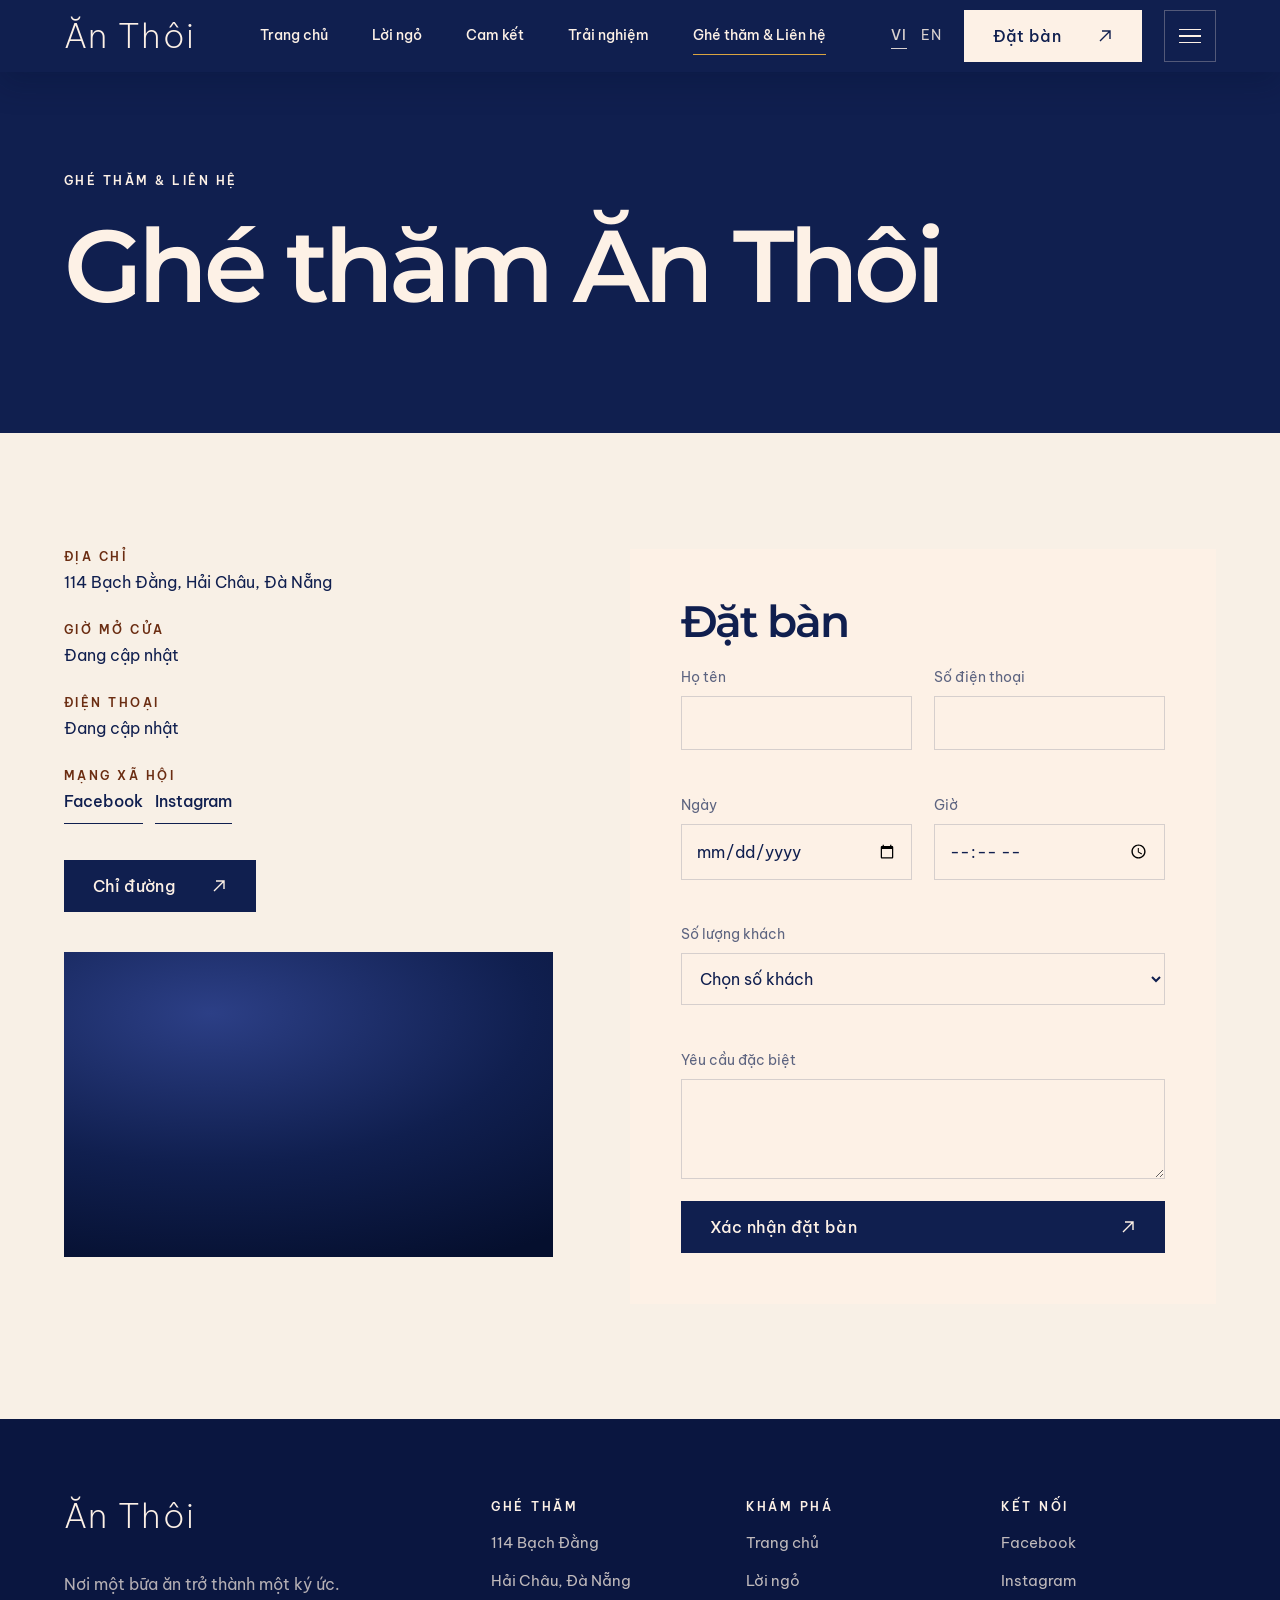
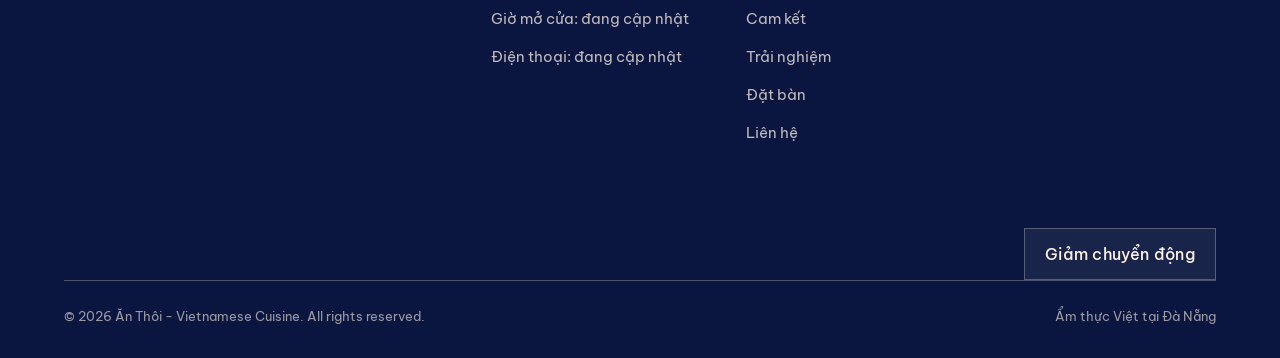
==== lien-he.html @ 27030e76 "first commit" ====
<!DOCTYPE html>
<html lang="vi">
<head>
<meta charset="utf-8">
<meta name="viewport" content="width=device-width,initial-scale=1">
<title>Liên hệ &amp; Đặt bàn - Ăn Thôi</title>
<meta name="description" content="Ăn Thôi - nhà hàng ẩm thực Việt tại 114 Bạch Đằng, Hải Châu, Đà Nẵng. Nơi một bữa ăn trở thành một ký ức.">
<link rel="preconnect" href="https://fonts.googleapis.com"><link rel="preconnect" href="https://fonts.gstatic.com" crossorigin>
<link href="https://fonts.googleapis.com/css2?family=Be+Vietnam+Pro:wght@200;400;500;600&family=Montserrat:wght@400;600&display=swap" rel="stylesheet">
<link rel="stylesheet" href="css/style.css">
</head>
<body>
<header class="header"><div class="header__in">
  <a class="logo" href="index.html" aria-label="Ăn Thôi - về trang chủ">Ăn Thôi</a>
  <nav class="nav" aria-label="Điều hướng chính">
    <a href="index.html">Trang chủ</a>
    <a href="index.html#loi-ngo">Lời ngỏ</a>
    <a href="index.html#cam-ket">Cam kết</a>
    <a href="index.html#trai-nghiem">Trải nghiệm</a>
    <a href="lien-he.html" aria-current="page">Ghé thăm &amp; Liên hệ</a>
  </nav>
  <div class="header__r">
    <span class="lang" aria-label="Ngôn ngữ"><b>VI</b><span>EN</span></span>
    <a class="btn" href="lien-he.html#dat-ban"><span>Đặt bàn</span><svg viewBox="0 0 16 16" fill="none" stroke="currentColor" stroke-width="1.4" aria-hidden="true"><path d="M3 13 13 3M5 3h8v8"/></svg></a>
    <button class="burger" aria-expanded="false" aria-controls="menu" aria-label="Mở menu"><i></i><i></i><i></i></button>
  </div>
</div></header>
<div class="drawer" id="menu" aria-hidden="true">
  <div class="drawer__bg"></div>
  <aside class="drawer__panel" aria-label="Menu">
    <div class="drawer__top"><a class="logo" href="index.html">Ăn Thôi</a><button class="drawer__close" type="button" aria-label="Đóng menu"><svg viewBox="0 0 20 20" fill="none" stroke="currentColor" stroke-width="1.5" aria-hidden="true"><path d="M4 4l12 12M16 4 4 16"/></svg></button></div>
    <nav class="drawer__nav" aria-label="Menu chính">
      <a href="index.html"><span>Trang chủ</span><svg viewBox="0 0 20 20" fill="none" stroke="currentColor" stroke-width="1.4" aria-hidden="true"><path d="M3 10h14M11 4l6 6-6 6"/></svg></a>
      <a href="index.html#loi-ngo"><span>Lời ngỏ</span><svg viewBox="0 0 20 20" fill="none" stroke="currentColor" stroke-width="1.4" aria-hidden="true"><path d="M3 10h14M11 4l6 6-6 6"/></svg></a>
      <a href="index.html#cam-ket"><span>Cam kết</span><svg viewBox="0 0 20 20" fill="none" stroke="currentColor" stroke-width="1.4" aria-hidden="true"><path d="M3 10h14M11 4l6 6-6 6"/></svg></a>
      <a href="index.html#trai-nghiem"><span>Trải nghiệm</span><svg viewBox="0 0 20 20" fill="none" stroke="currentColor" stroke-width="1.4" aria-hidden="true"><path d="M3 10h14M11 4l6 6-6 6"/></svg></a>
      <a href="lien-he.html"><span>Ghé thăm &amp; Liên hệ</span><svg viewBox="0 0 20 20" fill="none" stroke="currentColor" stroke-width="1.4" aria-hidden="true"><path d="M3 10h14M11 4l6 6-6 6"/></svg></a>
    </nav>
    <div class="drawer__foot"><a class="btn btn--navy btn--wide" href="lien-he.html#dat-ban"><span>Đặt bàn</span><svg viewBox="0 0 16 16" fill="none" stroke="currentColor" stroke-width="1.4" aria-hidden="true"><path d="M3 13 13 3M5 3h8v8"/></svg></a></div>
  </aside>
</div>
<main>
<div class="page-top"><div class="wrap"><p class="eyebrow" style="color:var(--cream)">Ghé thăm &amp; Liên hệ</p><h1>Ghé thăm Ăn Thôi</h1></div></div>
<div class="wrap contact">
  <div class="info reveal">
    <dl>
      <div><dt>Địa chỉ</dt><dd>114 Bạch Đằng, Hải Châu, Đà Nẵng</dd></div>
      <div><dt>Giờ mở cửa</dt><dd>Đang cập nhật</dd></div>
      <div><dt>Điện thoại</dt><dd>Đang cập nhật</dd></div>
      <div><dt>Mạng xã hội</dt><dd><a class="link" style="gap:8px" href="https://www.facebook.com/" target="_blank" rel="noopener">Facebook</a> &nbsp; <a class="link" style="gap:8px" href="https://www.instagram.com/" target="_blank" rel="noopener">Instagram</a></dd></div>
    </dl>
    <a class="btn btn--navy" href="https://www.google.com/maps/search/?api=1&query=114+B%E1%BA%A1ch+%C4%90%E1%BA%B1ng+H%E1%BA%A3i+Ch%C3%A2u+%C4%90%C3%A0+N%E1%BA%B5ng" target="_blank" rel="noopener"><span>Chỉ đường</span><svg viewBox="0 0 16 16" fill="none" stroke="currentColor" stroke-width="1.4" aria-hidden="true"><path d="M3 13 13 3M5 3h8v8"/></svg></a>
    <div class="media zoom"><img alt="Không gian Ăn Thôi" data-asset="contactImage" loading="lazy"></div>
  </div>
  <form class="form reveal" id="booking" novalidate>
    <h2 id="dat-ban">Đặt bàn</h2>
    <div class="field"><label for="name">Họ tên</label><input id="name" name="name" autocomplete="name" required><span class="err" role="alert"></span></div>
    <div class="field"><label for="phone">Số điện thoại</label><input id="phone" name="phone" type="tel" autocomplete="tel" required><span class="err" role="alert"></span></div>
    <div class="field"><label for="date">Ngày</label><input id="date" name="date" type="date" required><span class="err" role="alert"></span></div>
    <div class="field"><label for="time">Giờ</label><input id="time" name="time" type="time" required><span class="err" role="alert"></span></div>
    <div class="field full"><label for="guests">Số lượng khách</label><select id="guests" name="guests" required><option value="">Chọn số khách</option><option>1-2</option><option>3-4</option><option>5-6</option><option>7-10</option><option>Trên 10</option></select><span class="err" role="alert"></span></div>
    <div class="field full"><label for="note">Yêu cầu đặc biệt</label><textarea id="note" name="note"></textarea></div>
    <button class="btn btn--navy" type="submit"><span>Xác nhận đặt bàn</span><svg viewBox="0 0 16 16" fill="none" stroke="currentColor" stroke-width="1.4" aria-hidden="true"><path d="M3 13 13 3M5 3h8v8"/></svg></button>
    <p class="form__ok" role="status" hidden>Đã ghi nhận yêu cầu đặt bàn. Nhà hàng sẽ liên hệ để xác nhận.</p>
  </form>
</div>
</main>
<footer class="footer"><div class="wrap">
  <div class="footer__grid">
    <div><a class="logo" href="index.html">Ăn Thôi</a><p class="footer__tag">Nơi một bữa ăn trở thành một ký ức.</p></div>
    <div><h4>Ghé thăm</h4><ul><li>114 Bạch Đằng</li><li>Hải Châu, Đà Nẵng</li><li>Giờ mở cửa: đang cập nhật</li><li>Điện thoại: đang cập nhật</li></ul></div>
    <div><h4>Khám phá</h4><ul><li><a href="index.html">Trang chủ</a></li><li><a href="index.html#loi-ngo">Lời ngỏ</a></li><li><a href="index.html#cam-ket">Cam kết</a></li><li><a href="index.html#trai-nghiem">Trải nghiệm</a></li><li><a href="lien-he.html#dat-ban">Đặt bàn</a></li><li><a href="lien-he.html">Liên hệ</a></li></ul></div>
    <div><h4>Kết nối</h4><ul><li><a href="https://www.facebook.com/" target="_blank" rel="noopener">Facebook</a></li><li><a href="https://www.instagram.com/" target="_blank" rel="noopener">Instagram</a></li></ul></div>
  </div>
  <div class="footer__tools"><button class="btn btn--ghost" id="reduceMotion" type="button" aria-pressed="false"><span>Giảm chuyển động</span></button></div>
  <div class="footer__bar"><span>© 2026 Ăn Thôi - Vietnamese Cuisine. All rights reserved.</span><span>Ẩm thực Việt tại Đà Nẵng</span></div>
</div></footer>
<script src="js/assets-config.js"></script>
<script src="js/script.js"></script>
</body></html>
---- css/style.css ----
/* ===== 1. TOKENS ===== */
:root{
  --navy:#101f4f; --navy-d:#050f2e; --cream:#fdf1e6; --paper:#f8f0e6;
  --ink:#101f4f; --muted:#5d6480; --rust:#6b2d12; --gold:#d9a441;
  --line:rgba(16,31,79,.16); --line-l:rgba(253,241,230,.28);
  --f-head:"Montserrat",system-ui,sans-serif;
  --f-body:"Be Vietnam Pro",system-ui,sans-serif;
  --ease:cubic-bezier(.2,.7,.2,1); --pad:clamp(20px,5vw,92px);
}
/* ===== 2. BASE ===== */
*{box-sizing:border-box;margin:0}
html{scroll-behavior:smooth}
body{background:var(--paper);color:var(--ink);font:400 1rem/1.75 var(--f-body);-webkit-font-smoothing:antialiased;overflow-x:hidden}
img,video{max-width:100%;display:block}
a{color:inherit;text-decoration:none}
:focus-visible{outline:2px solid var(--gold);outline-offset:3px}
h1,h2,h3{font-family:var(--f-head);font-weight:600;letter-spacing:-.045em;line-height:1.02}
h2{font-size:clamp(2.4rem,5.6vw,5.2rem)}
.eyebrow{font-size:.78rem;font-weight:600;letter-spacing:.2em;text-transform:uppercase;color:var(--rust);margin-bottom:22px}
.on-dark .eyebrow,.hero .eyebrow{color:var(--cream)}
.wrap{padding-inline:var(--pad);max-width:1560px;margin-inline:auto}
.muted{color:var(--muted)}
/* Khung ảnh: có nền gradient dự phòng khi chưa có file */
.media{position:relative;overflow:hidden;background:radial-gradient(120% 90% at 30% 20%,#2c3f86,var(--navy) 55%,var(--navy-d))}
.media img,.media video{position:absolute;inset:0;width:100%;height:100%;object-fit:cover}
/* ===== 3. NÚT & LINK ===== */
.btn{display:inline-flex;align-items:center;gap:36px;min-height:52px;padding:0 28px;background:var(--cream);color:var(--navy);border:1px solid var(--cream);font:500 1rem var(--f-body);letter-spacing:.02em;cursor:pointer;position:relative;overflow:hidden;transition:color .4s var(--ease),transform .3s var(--ease)}
.btn::before{content:"";position:absolute;inset:0;background:var(--gold);transform:translateY(101%);transition:transform .45s var(--ease)}
.btn>*{position:relative;z-index:1}
.btn:hover::before,.btn:focus-visible::before{transform:none}
.btn:active{transform:scale(.97)}
.btn svg{width:16px;height:16px;transition:transform .35s var(--ease)} .btn:hover svg{transform:translate(3px,-3px)}
.btn--navy{background:var(--navy);color:var(--cream);border-color:var(--navy)} .btn--navy::before{background:var(--navy-d)}
.btn--lg{min-height:72px;padding:0 56px 0 56px}
.link{display:inline-flex;align-items:center;gap:22px;padding-bottom:8px;border-bottom:1px solid currentColor;font-weight:500;transition:gap .35s var(--ease),color .3s}
.link:hover{gap:34px;color:var(--rust)}
.link svg{width:18px;height:18px}
/* ===== 4. HEADER ===== */
.header{position:fixed;inset:0 0 auto;z-index:60;color:var(--cream);transition:background .4s,box-shadow .4s}
.header__in{display:flex;align-items:center;justify-content:space-between;gap:24px;height:88px;padding-inline:var(--pad)}
.header.is-solid{background:var(--navy);box-shadow:0 12px 30px rgba(5,15,46,.25)}
.header.is-solid .header__in{height:72px}
.logo{font:200 2.1rem/1 var(--f-body);letter-spacing:.04em}
.nav{display:flex;gap:44px;opacity:0;pointer-events:none;transition:opacity .5s}
.is-solid .nav{opacity:1;pointer-events:auto}
.nav a,.menu a.sub{font-size:.9rem;font-weight:500;position:relative;padding:6px 0}
.nav a::after{content:"";position:absolute;left:0;bottom:0;width:100%;height:1px;background:var(--gold);transform:scaleX(0);transform-origin:right;transition:transform .4s var(--ease)}
.nav a:hover::after,.nav a[aria-current]::after{transform:scaleX(1);transform-origin:left}
.header__r{display:flex;align-items:center;gap:22px}
.lang{display:flex;gap:14px;font-size:.88rem;letter-spacing:.06em;opacity:.85}
.lang b{font-weight:500;border-bottom:1px solid currentColor}
.burger{width:52px;height:52px;background:none;border:1px solid var(--line-l);color:inherit;cursor:pointer;transition:background .3s}
.burger:hover{background:rgba(253,241,230,.12)}
.burger i{display:block;width:22px;height:1.5px;background:currentColor;margin:5px auto;transition:transform .4s var(--ease),opacity .3s}
.burger[aria-expanded=true] i:nth-child(1){transform:translateY(6.5px) rotate(45deg)}
.burger[aria-expanded=true] i:nth-child(2){opacity:0}
.burger[aria-expanded=true] i:nth-child(3){transform:translateY(-6.5px) rotate(-45deg)}
/* Menu toàn màn hình */
/* ===== 5. HERO ===== */
.hero{position:relative;min-height:100svh;display:flex;align-items:flex-end;color:var(--cream);overflow:hidden;padding:150px 0 clamp(50px,9vh,110px)}
.hero>.media{position:absolute;inset:-5% 0;background:radial-gradient(110% 80% at 70% 30%,#33489a,var(--navy) 55%,var(--navy-d))}
.hero::before{content:"";position:absolute;inset:0;z-index:1;background:linear-gradient(90deg,rgba(5,15,46,.78),rgba(5,15,46,.25) 70%),linear-gradient(180deg,rgba(5,15,46,.5),transparent 30%)}
/* đường kẻ lưới mảnh như bản mẫu */
.hero::after{content:"";position:absolute;inset:88px var(--pad) 0;z-index:2;border:solid var(--line-l);border-width:1px 1px 0;pointer-events:none}
.hero__in{position:relative;z-index:3}
.hero h1{font-size:clamp(3rem,8.4vw,8rem);line-height:.98;margin:0 0 34px;font-weight:600}
.hero h1 .l{display:block;overflow:hidden;padding-bottom:.1em}
.hero h1 .l>span{display:block;transform:translateY(110%);animation:rise 1.2s var(--ease) forwards;animation-delay:calc(.2s + var(--i)*.15s)}
@keyframes rise{to{transform:none}}
.hero__sub,.hero .btn,.hero .eyebrow{opacity:0;animation:fade 1s .8s forwards}
.hero .eyebrow{animation-delay:.1s}
@keyframes fade{to{opacity:1}}
.hero__sub{max-width:36ch;font-size:1.2rem;line-height:1.7;opacity:0;margin-bottom:46px}
/* ===== 6. THANH THÔNG TIN ===== */
.infobar{background:var(--navy);color:var(--cream)}
.infobar .wrap{display:grid;grid-template-columns:1fr 1fr;border:solid var(--line-l);border-width:0 1px 1px}
.infobar .cell{display:flex;align-items:center;gap:16px;padding:34px clamp(20px,3vw,48px);font-size:.95rem}
.infobar .cell+.cell{border-left:1px solid var(--line-l);justify-content:space-between}
.infobar svg{width:22px;height:22px;flex:none}
.infobar a{display:inline-flex;gap:12px;font-weight:600}
/* ===== 7. LỜI NGỎ ===== */
.intro{padding-block:clamp(90px,13vw,190px) 0}
.intro__top{display:grid;grid-template-columns:1.5fr 1fr;gap:clamp(30px,8vw,140px);align-items:center}
.intro__top p{color:var(--muted);font-size:1.12rem;margin-bottom:34px}
.quad{display:grid;grid-template-columns:repeat(4,1fr);margin-top:clamp(70px,10vw,140px);border-block:1px solid var(--line)}
.quad div{padding:56px 20px;text-align:center;transition:background .4s}
.quad div+div{border-left:1px solid var(--line)}
.quad div:hover{background:var(--cream)}
.quad h3{font-size:1.4rem;letter-spacing:-.02em;margin-bottom:8px}
.quad p{color:var(--muted);font-size:.95rem}
/* ===== 8. ẢNH LỚN + THẺ CHỒNG ===== */
.moment{padding-block:clamp(90px,12vw,170px) 0}
.moment__box{position:relative;padding-bottom:0}
.moment .media{width:78%;aspect-ratio:16/10}
.moment .card{position:absolute;right:0;bottom:0;width:min(460px,38%);background:var(--cream);border:1px solid var(--line);padding:36px 36px 44px}
.moment .card .eyebrow{margin:0 0 70px;color:var(--navy)}
.moment .card p{font-size:1.5rem;line-height:1.5;letter-spacing:-.02em;font-family:var(--f-head);font-weight:400}
/* ===== 9. SPLIT (ảnh + khung kem) ===== */
.split{display:grid;grid-template-columns:1.15fr 1fr;margin-top:clamp(90px,12vw,170px);min-height:min(100svh,900px)}
.split .media{min-height:520px}
.panel{background:var(--cream);padding:clamp(40px,7vw,120px) clamp(24px,5vw,90px);display:flex;flex-direction:column;justify-content:center}
.panel h2{margin-bottom:30px}
.panel>p{color:var(--muted);margin-bottom:22px;max-width:46ch}
.panel .link{align-self:flex-start;margin-top:14px}
.pledge{margin-top:26px;border-top:1px solid var(--line)}
.pledge div{padding:18px 0;border-bottom:1px solid var(--line)}
.pledge h3{font-size:1.15rem;letter-spacing:-.02em}
.pledge p{color:var(--muted);font-size:.93rem}
.pledge em{color:var(--rust);font-size:.82rem}
/* ===== 10. TRẢI NGHIỆM (nền navy, thẻ chồng) ===== */
.feature{background:var(--navy);color:var(--cream);padding-block:clamp(60px,9vw,130px)}
.feature .wrap{display:grid;grid-template-columns:repeat(12,1fr);align-items:center}
.feature .card{grid-column:1/6;grid-row:1;z-index:2;background:var(--cream);color:var(--navy);padding:clamp(32px,4vw,64px);min-height:620px;display:flex;flex-direction:column;justify-content:center}
.feature .card h2{font-size:clamp(2.2rem,4.4vw,4.4rem);margin-bottom:26px}
.feature .card p{color:var(--muted);margin-bottom:30px}
.feature .media{grid-column:5/13;grid-row:1;aspect-ratio:4/3.1}
/* ===== 11. LỜI MỜI + LƯỚI LIÊN KẾT ===== */
.invite{padding-block:clamp(90px,12vw,170px) 0}
.invite__top{display:grid;grid-template-columns:1.5fr 1fr;gap:clamp(30px,8vw,140px);align-items:end;margin-bottom:clamp(50px,8vw,110px)}
.invite__top p{color:var(--muted)}
.split--flip{margin-top:0;grid-template-columns:1.25fr 1fr}
.tiles{display:grid;grid-template-columns:1fr 1fr;border-top:1px solid var(--line);margin-block:clamp(70px,9vw,130px)}
.tile{padding:46px 44px;border-bottom:1px solid var(--line);display:flex;justify-content:space-between;align-items:center;gap:20px;transition:background .4s}
.tile:nth-child(odd){border-right:1px solid var(--line)}
.tile:hover{background:var(--cream)}
.tile h3{font-size:1.4rem;letter-spacing:-.02em;margin-bottom:4px}
.tile p{color:var(--muted);font-size:.92rem}
.tile small{display:block;margin-top:8px;color:var(--rust);font-size:.78rem;letter-spacing:.1em;text-transform:uppercase}
.tile svg{width:22px;height:22px;opacity:.35;flex:none}
/* ===== 12. LIÊN HỆ / ĐẶT BÀN ===== */
.page-top{background:var(--navy);color:var(--cream);padding:170px 0 clamp(60px,9vw,120px)}
.page-top h1{font-size:clamp(3rem,8vw,7.5rem)}
.contact{display:grid;grid-template-columns:5fr 6fr;gap:clamp(30px,6vw,110px);padding-block:clamp(70px,9vw,130px)}
.info dl{display:grid;gap:26px;margin-bottom:36px}
.info dt{font:600 .78rem var(--f-body);letter-spacing:.2em;text-transform:uppercase;color:var(--rust);margin-bottom:4px}
.info .media{aspect-ratio:16/10;margin-top:40px}
.form{display:grid;grid-template-columns:1fr 1fr;gap:22px;align-content:start;background:var(--cream);padding:clamp(24px,4vw,56px)}
.form h2{grid-column:1/-1;font-size:clamp(2rem,3.4vw,3rem)}
.field{display:grid;gap:6px} .field.full{grid-column:1/-1}
.field label{font-size:.85rem;color:var(--muted)}
.field input,.field select,.field textarea{width:100%;min-height:52px;padding:12px 14px;background:transparent;color:var(--navy);border:1px solid var(--line);font:inherit;transition:border-color .3s}
.field textarea{min-height:100px;resize:vertical}
.field input:focus,.field select:focus,.field textarea:focus{border-color:var(--navy);outline:0}
.field .err{color:#a8321a;font-size:.82rem;min-height:1.2em}
.form .btn{grid-column:1/-1;justify-content:space-between}
.form__ok{grid-column:1/-1;padding:18px;border:1px solid var(--navy)}
/* ===== 13. FOOTER ===== */
.footer{background:var(--navy-d);color:var(--cream);padding-block:80px 30px}
.footer__grid{display:grid;grid-template-columns:1.5fr 1fr 1fr 1fr;gap:40px}
.footer h4{font:600 .78rem var(--f-body);letter-spacing:.2em;text-transform:uppercase;color:var(--gold);margin-bottom:16px}
.footer ul{padding:0} .footer li{list-style:none;color:rgba(253,241,230,.75);font-size:.93rem;margin-bottom:8px}
.footer a:hover{color:var(--gold)}
.footer__bar{margin-top:60px;padding-top:24px;border-top:1px solid var(--line-l);display:flex;justify-content:space-between;gap:16px;flex-wrap:wrap;font-size:.82rem;color:rgba(253,241,230,.6)}
/* ===== 14. REVEAL ===== */
.reveal{opacity:0;transform:translateY(28px);transition:opacity 1s var(--ease),transform 1s var(--ease)}
.reveal.is-in{opacity:1;transform:none}
.media.zoom img,.media.zoom video{transform:scale(1.14);transition:transform 2s var(--ease)}
.media.zoom.is-in img,.media.zoom.is-in video{transform:scale(1)}
/* ===== 15. RESPONSIVE ===== */
@media(max-width:1100px){.nav{display:none}}
@media(max-width:900px){
  .header__in{height:72px}.lang{display:none}.hero::after{inset-block-start:72px}
  .intro__top,.invite__top,.contact,.split,.split--flip{grid-template-columns:1fr}
  .quad{grid-template-columns:1fr 1fr}.quad div:nth-child(3){border-left:0}.quad div:nth-child(n+3){border-top:1px solid var(--line)}
  .moment .media{width:100%;aspect-ratio:4/3}
  .moment .card{position:static;width:100%;margin-top:-1px}.moment .card .eyebrow{margin-bottom:30px}
  .feature .wrap{display:block}.feature .card{min-height:0}.feature .media{aspect-ratio:4/3}
  .tiles{grid-template-columns:1fr}.tile:nth-child(odd){border-right:0}
  .infobar .wrap{grid-template-columns:1fr}.infobar .cell+.cell{border-left:0;border-top:1px solid var(--line-l)}
  .footer__grid{grid-template-columns:1fr 1fr}
}
@media(max-width:560px){.form{grid-template-columns:1fr}.footer__grid{grid-template-columns:1fr}.header__r .btn{padding:0 16px;gap:10px;min-height:46px}.header__r .btn svg{display:none}.quad{grid-template-columns:1fr}.quad div+div{border-left:0;border-top:1px solid var(--line)}.btn--lg{padding:0 28px;width:100%;justify-content:space-between}}
@media(prefers-reduced-motion:reduce){*{animation-duration:.01s!important;animation-delay:0s!important;transition-duration:.01s!important}html{scroll-behavior:auto}}

/* ===== 16. NGĂN KÉO MENU (bên phải) ===== */
.drawer{position:fixed;inset:0;z-index:80;visibility:hidden;transition:visibility 0s .6s}
.drawer.is-open{visibility:visible;transition:none}
.drawer__bg{position:absolute;inset:0;background:rgba(5,15,46,.62);opacity:0;transition:opacity .5s}
.drawer.is-open .drawer__bg{opacity:1}
.drawer__panel{position:absolute;inset:0 0 0 auto;width:min(100%,clamp(400px,40vw,640px));background:var(--paper);color:var(--navy);display:flex;flex-direction:column;transform:translateX(100%);transition:transform .6s var(--ease)}
.drawer.is-open .drawer__panel{transform:none}
.drawer__top{display:flex;justify-content:space-between;align-items:center;flex:none;height:100px;padding:0 clamp(24px,3.5vw,48px);border-bottom:1px solid var(--line)}
.drawer__close{display:grid;place-items:center;width:52px;height:52px;border:1px solid var(--line);background:none;color:var(--navy);cursor:pointer;transition:background .3s}
.drawer__close:hover{background:var(--cream)} .drawer__close svg{width:20px;height:20px}
.drawer__nav{flex:1;overflow-y:auto;padding:8px clamp(24px,3.5vw,48px)}
.drawer__nav a{display:flex;justify-content:space-between;align-items:center;gap:20px;padding:30px 0;border-bottom:1px solid var(--line);font:500 clamp(1.4rem,2.2vw,2rem)/1.2 var(--f-body);transition:padding-left .4s var(--ease),color .3s}
.drawer__nav a:hover{padding-left:14px;color:var(--rust)}
.drawer__nav svg{width:22px;height:22px;flex:none}
.drawer__foot{flex:none;padding:24px clamp(24px,3.5vw,48px);border-top:1px solid var(--line)}
.btn--wide{width:100%;justify-content:space-between;min-height:68px;padding:0 36px}
/* ===== 17. KHỐI ĐẶT BÀN CUỐI TRANG ===== */
.cta{position:relative;min-height:100svh;display:grid;place-items:center;text-align:center;color:var(--cream);overflow:hidden;padding:120px 0}
.cta .media{position:absolute;inset:0}
.cta::before{content:"";position:absolute;inset:0;z-index:1;background:rgba(5,15,46,.72)}
.cta__in{position:relative;z-index:2;display:flex;flex-direction:column;align-items:center}
.cta h2{max-width:15ch;margin-bottom:36px;font-size:clamp(2.6rem,6.4vw,6rem)}
.cta__line{color:rgba(253,241,230,.85);margin-bottom:44px}
.cta__btns{display:flex;gap:18px;flex-wrap:wrap;justify-content:center}
.btn--ghost{background:rgba(253,241,230,.06);color:var(--cream);border-color:var(--line-l)}
.btn--ghost:hover,.btn--ghost:focus-visible{color:var(--navy)}
/* ===== 18. FOOTER (cập nhật) ===== */
.footer{background:#0a1640}
.footer__grid{grid-template-columns:1.8fr 1fr 1fr 1fr}
.footer h4{color:var(--cream);font-weight:600;letter-spacing:.22em}
.footer__tag{margin-top:34px;max-width:30ch;color:rgba(253,241,230,.7)}
.footer li{margin-bottom:12px}
.footer__tools{display:flex;justify-content:flex-end;margin-top:70px}
.footer__tools .btn{min-height:52px;padding:0 20px}
.footer__bar{margin-top:0}
/* ===== 19. GIẢM CHUYỂN ĐỘNG (nút ở footer) ===== */
.reduce-motion *,.reduce-motion *::before,.reduce-motion *::after{animation-duration:.01s!important;animation-delay:0s!important;transition-duration:.01s!important;scroll-behavior:auto!important}
@media(max-width:900px){.drawer__top{height:80px}.drawer__nav a{padding:24px 0}.footer__grid{grid-template-columns:1fr 1fr}}
@media(max-width:560px){.cta__btns .btn{width:100%;justify-content:space-between}.footer__grid{grid-template-columns:1fr}.footer__tools{justify-content:stretch}.footer__tools .btn{width:100%}}
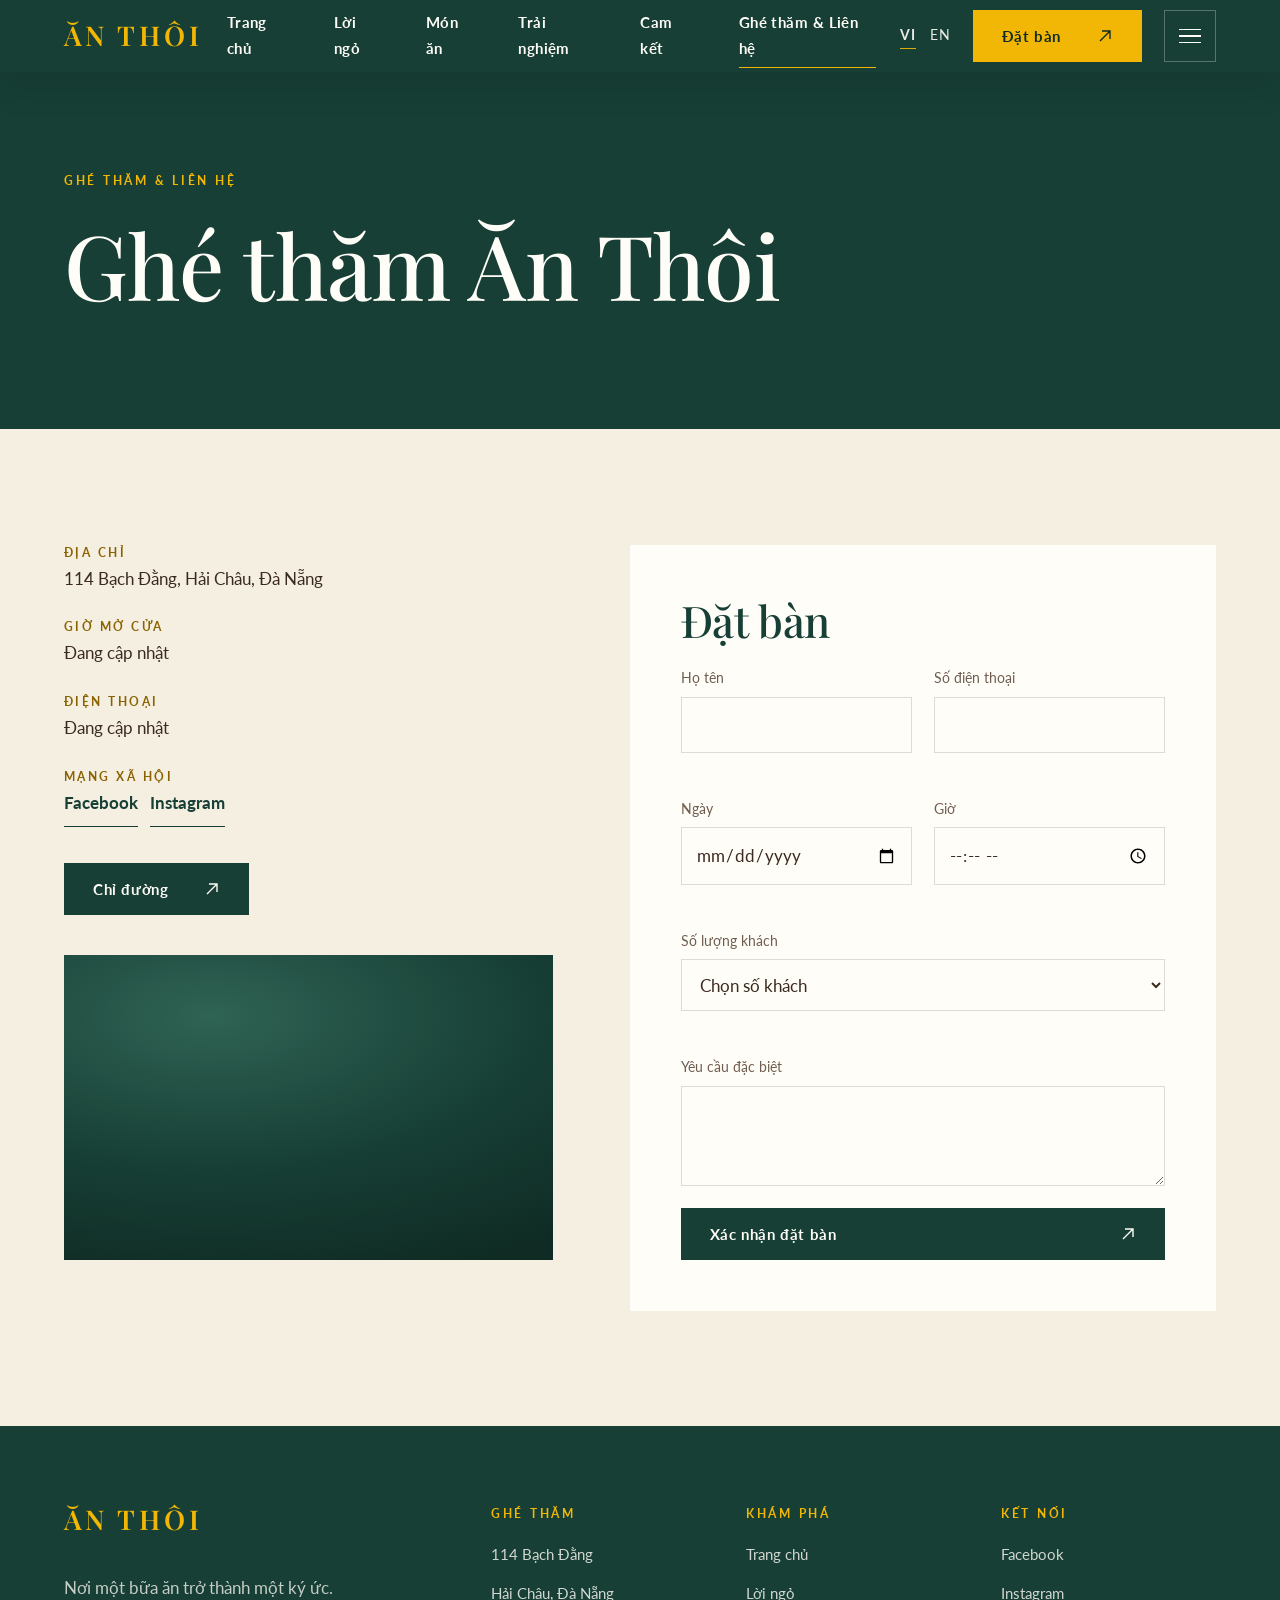
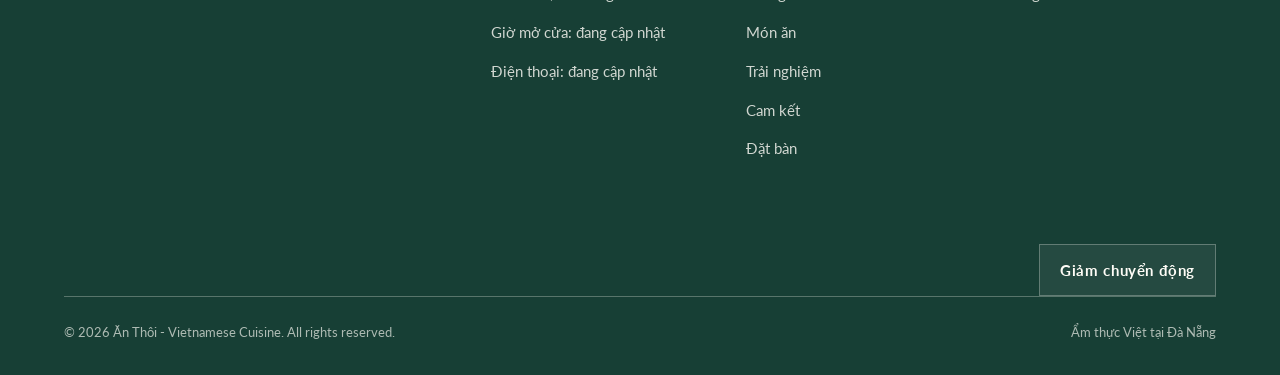
==== commit 0ee1a93a: "update" ====
--- a/lien-he.html
+++ b/lien-he.html
@@ -6,17 +6,18 @@
 <title>Liên hệ &amp; Đặt bàn - Ăn Thôi</title>
 <meta name="description" content="Ăn Thôi - nhà hàng ẩm thực Việt tại 114 Bạch Đằng, Hải Châu, Đà Nẵng. Nơi một bữa ăn trở thành một ký ức.">
 <link rel="preconnect" href="https://fonts.googleapis.com"><link rel="preconnect" href="https://fonts.gstatic.com" crossorigin>
-<link href="https://fonts.googleapis.com/css2?family=Be+Vietnam+Pro:wght@200;400;500;600&family=Montserrat:wght@400;600&display=swap" rel="stylesheet">
+<link href="https://fonts.googleapis.com/css2?family=Be+Vietnam+Pro:wght@400;700&family=Lato:wght@400;700&family=Playfair+Display:ital,wght@0,500;0,600;1,500&display=swap" rel="stylesheet">
 <link rel="stylesheet" href="css/style.css">
 </head>
 <body>
 <header class="header"><div class="header__in">
-  <a class="logo" href="index.html" aria-label="Ăn Thôi - về trang chủ">Ăn Thôi</a>
+  <a class="logo" href="index.html" aria-label="Ăn Thôi - về trang chủ">ĂN THÔI</a>
   <nav class="nav" aria-label="Điều hướng chính">
     <a href="index.html">Trang chủ</a>
     <a href="index.html#loi-ngo">Lời ngỏ</a>
+    <a href="index.html#mon-an">Món ăn</a>
+    <a href="index.html#trai-nghiem">Trải nghiệm</a>
     <a href="index.html#cam-ket">Cam kết</a>
-    <a href="index.html#trai-nghiem">Trải nghiệm</a>
     <a href="lien-he.html" aria-current="page">Ghé thăm &amp; Liên hệ</a>
   </nav>
   <div class="header__r">
@@ -28,19 +29,20 @@
 <div class="drawer" id="menu" aria-hidden="true">
   <div class="drawer__bg"></div>
   <aside class="drawer__panel" aria-label="Menu">
-    <div class="drawer__top"><a class="logo" href="index.html">Ăn Thôi</a><button class="drawer__close" type="button" aria-label="Đóng menu"><svg viewBox="0 0 20 20" fill="none" stroke="currentColor" stroke-width="1.5" aria-hidden="true"><path d="M4 4l12 12M16 4 4 16"/></svg></button></div>
+    <div class="drawer__top"><a class="logo" href="index.html">ĂN THÔI</a><button class="drawer__close" type="button" aria-label="Đóng menu"><svg viewBox="0 0 20 20" fill="none" stroke="currentColor" stroke-width="1.5" aria-hidden="true"><path d="M4 4l12 12M16 4 4 16"/></svg></button></div>
     <nav class="drawer__nav" aria-label="Menu chính">
       <a href="index.html"><span>Trang chủ</span><svg viewBox="0 0 20 20" fill="none" stroke="currentColor" stroke-width="1.4" aria-hidden="true"><path d="M3 10h14M11 4l6 6-6 6"/></svg></a>
       <a href="index.html#loi-ngo"><span>Lời ngỏ</span><svg viewBox="0 0 20 20" fill="none" stroke="currentColor" stroke-width="1.4" aria-hidden="true"><path d="M3 10h14M11 4l6 6-6 6"/></svg></a>
+      <a href="index.html#mon-an"><span>Món ăn</span><svg viewBox="0 0 20 20" fill="none" stroke="currentColor" stroke-width="1.4" aria-hidden="true"><path d="M3 10h14M11 4l6 6-6 6"/></svg></a>
+      <a href="index.html#trai-nghiem"><span>Trải nghiệm</span><svg viewBox="0 0 20 20" fill="none" stroke="currentColor" stroke-width="1.4" aria-hidden="true"><path d="M3 10h14M11 4l6 6-6 6"/></svg></a>
       <a href="index.html#cam-ket"><span>Cam kết</span><svg viewBox="0 0 20 20" fill="none" stroke="currentColor" stroke-width="1.4" aria-hidden="true"><path d="M3 10h14M11 4l6 6-6 6"/></svg></a>
-      <a href="index.html#trai-nghiem"><span>Trải nghiệm</span><svg viewBox="0 0 20 20" fill="none" stroke="currentColor" stroke-width="1.4" aria-hidden="true"><path d="M3 10h14M11 4l6 6-6 6"/></svg></a>
       <a href="lien-he.html"><span>Ghé thăm &amp; Liên hệ</span><svg viewBox="0 0 20 20" fill="none" stroke="currentColor" stroke-width="1.4" aria-hidden="true"><path d="M3 10h14M11 4l6 6-6 6"/></svg></a>
     </nav>
-    <div class="drawer__foot"><a class="btn btn--navy btn--wide" href="lien-he.html#dat-ban"><span>Đặt bàn</span><svg viewBox="0 0 16 16" fill="none" stroke="currentColor" stroke-width="1.4" aria-hidden="true"><path d="M3 13 13 3M5 3h8v8"/></svg></a></div>
+    <div class="drawer__foot"><a class="btn btn--wide" href="lien-he.html#dat-ban"><span>Đặt bàn ngay</span><svg viewBox="0 0 16 16" fill="none" stroke="currentColor" stroke-width="1.4" aria-hidden="true"><path d="M3 13 13 3M5 3h8v8"/></svg></a></div>
   </aside>
 </div>
 <main>
-<div class="page-top"><div class="wrap"><p class="eyebrow" style="color:var(--cream)">Ghé thăm &amp; Liên hệ</p><h1>Ghé thăm Ăn Thôi</h1></div></div>
+<div class="page-top"><div class="wrap"><p class="eyebrow">Ghé thăm &amp; Liên hệ</p><h1>Ghé thăm Ăn Thôi</h1></div></div>
 <div class="wrap contact">
   <div class="info reveal">
     <dl>
@@ -49,7 +51,7 @@
       <div><dt>Điện thoại</dt><dd>Đang cập nhật</dd></div>
       <div><dt>Mạng xã hội</dt><dd><a class="link" style="gap:8px" href="https://www.facebook.com/" target="_blank" rel="noopener">Facebook</a> &nbsp; <a class="link" style="gap:8px" href="https://www.instagram.com/" target="_blank" rel="noopener">Instagram</a></dd></div>
     </dl>
-    <a class="btn btn--navy" href="https://www.google.com/maps/search/?api=1&query=114+B%E1%BA%A1ch+%C4%90%E1%BA%B1ng+H%E1%BA%A3i+Ch%C3%A2u+%C4%90%C3%A0+N%E1%BA%B5ng" target="_blank" rel="noopener"><span>Chỉ đường</span><svg viewBox="0 0 16 16" fill="none" stroke="currentColor" stroke-width="1.4" aria-hidden="true"><path d="M3 13 13 3M5 3h8v8"/></svg></a>
+    <a class="btn btn--green" href="https://www.google.com/maps/search/?api=1&query=114+B%E1%BA%A1ch+%C4%90%E1%BA%B1ng+H%E1%BA%A3i+Ch%C3%A2u+%C4%90%C3%A0+N%E1%BA%B5ng" target="_blank" rel="noopener"><span>Chỉ đường</span><svg viewBox="0 0 16 16" fill="none" stroke="currentColor" stroke-width="1.4" aria-hidden="true"><path d="M3 13 13 3M5 3h8v8"/></svg></a>
     <div class="media zoom"><img alt="Không gian Ăn Thôi" data-asset="contactImage" loading="lazy"></div>
   </div>
   <form class="form reveal" id="booking" novalidate>
@@ -60,16 +62,16 @@
     <div class="field"><label for="time">Giờ</label><input id="time" name="time" type="time" required><span class="err" role="alert"></span></div>
     <div class="field full"><label for="guests">Số lượng khách</label><select id="guests" name="guests" required><option value="">Chọn số khách</option><option>1-2</option><option>3-4</option><option>5-6</option><option>7-10</option><option>Trên 10</option></select><span class="err" role="alert"></span></div>
     <div class="field full"><label for="note">Yêu cầu đặc biệt</label><textarea id="note" name="note"></textarea></div>
-    <button class="btn btn--navy" type="submit"><span>Xác nhận đặt bàn</span><svg viewBox="0 0 16 16" fill="none" stroke="currentColor" stroke-width="1.4" aria-hidden="true"><path d="M3 13 13 3M5 3h8v8"/></svg></button>
+    <button class="btn btn--green" type="submit"><span>Xác nhận đặt bàn</span><svg viewBox="0 0 16 16" fill="none" stroke="currentColor" stroke-width="1.4" aria-hidden="true"><path d="M3 13 13 3M5 3h8v8"/></svg></button>
     <p class="form__ok" role="status" hidden>Đã ghi nhận yêu cầu đặt bàn. Nhà hàng sẽ liên hệ để xác nhận.</p>
   </form>
 </div>
 </main>
 <footer class="footer"><div class="wrap">
   <div class="footer__grid">
-    <div><a class="logo" href="index.html">Ăn Thôi</a><p class="footer__tag">Nơi một bữa ăn trở thành một ký ức.</p></div>
+    <div><a class="logo" href="index.html">ĂN THÔI</a><p class="footer__tag">Nơi một bữa ăn trở thành một ký ức.</p></div>
     <div><h4>Ghé thăm</h4><ul><li>114 Bạch Đằng</li><li>Hải Châu, Đà Nẵng</li><li>Giờ mở cửa: đang cập nhật</li><li>Điện thoại: đang cập nhật</li></ul></div>
-    <div><h4>Khám phá</h4><ul><li><a href="index.html">Trang chủ</a></li><li><a href="index.html#loi-ngo">Lời ngỏ</a></li><li><a href="index.html#cam-ket">Cam kết</a></li><li><a href="index.html#trai-nghiem">Trải nghiệm</a></li><li><a href="lien-he.html#dat-ban">Đặt bàn</a></li><li><a href="lien-he.html">Liên hệ</a></li></ul></div>
+    <div><h4>Khám phá</h4><ul><li><a href="index.html">Trang chủ</a></li><li><a href="index.html#loi-ngo">Lời ngỏ</a></li><li><a href="index.html#mon-an">Món ăn</a></li><li><a href="index.html#trai-nghiem">Trải nghiệm</a></li><li><a href="index.html#cam-ket">Cam kết</a></li><li><a href="lien-he.html#dat-ban">Đặt bàn</a></li></ul></div>
     <div><h4>Kết nối</h4><ul><li><a href="https://www.facebook.com/" target="_blank" rel="noopener">Facebook</a></li><li><a href="https://www.instagram.com/" target="_blank" rel="noopener">Instagram</a></li></ul></div>
   </div>
   <div class="footer__tools"><button class="btn btn--ghost" id="reduceMotion" type="button" aria-pressed="false"><span>Giảm chuyển động</span></button></div>
--- a/css/style.css
+++ b/css/style.css
@@ -1,83 +1,95 @@
-/* ===== 1. TOKENS ===== */
+/* ===== 1. TOKENS (theo STEP 5) ===== */
 :root{
-  --navy:#101f4f; --navy-d:#050f2e; --cream:#fdf1e6; --paper:#f8f0e6;
-  --ink:#101f4f; --muted:#5d6480; --rust:#6b2d12; --gold:#d9a441;
-  --line:rgba(16,31,79,.16); --line-l:rgba(253,241,230,.28);
-  --f-head:"Montserrat",system-ui,sans-serif;
-  --f-body:"Be Vietnam Pro",system-ui,sans-serif;
-  --ease:cubic-bezier(.2,.7,.2,1); --pad:clamp(20px,5vw,92px);
+  --green:#173F35; --green-d:#0f2b24;      /* xanh lá đậm: header, footer, tiêu đề, section */
+  --gold:#F2B705;  --gold-d:#8a6200;       /* vàng nghệ: logo, CTA, hover (gold-d dùng cho chữ nhỏ trên nền sáng) */
+  --cream:#F5EFE2;                         /* nền chính của section */
+  --brown:#3B2A1F; --muted:#6f5d50;        /* nâu đậm: văn bản, chi tiết phụ */
+  --ivory:#FFFDF7;                         /* trắng ngà: card, nội dung */
+  --line:rgba(59,42,31,.16); --line-l:rgba(255,253,247,.28);
+  --f-head:"Playfair Display",Georgia,serif;
+  --f-body:Lato,"Be Vietnam Pro",system-ui,sans-serif; /* Be Vietnam Pro bù glyph tiếng Việt mà Lato thiếu */
+  --hh:88px; --ease:cubic-bezier(.2,.7,.2,1); --pad:clamp(20px,5vw,92px);
 }
 /* ===== 2. BASE ===== */
 *{box-sizing:border-box;margin:0}
 html{scroll-behavior:smooth}
-body{background:var(--paper);color:var(--ink);font:400 1rem/1.75 var(--f-body);-webkit-font-smoothing:antialiased;overflow-x:hidden}
+body{background:var(--cream);color:var(--brown);font:400 1.0625rem/1.75 var(--f-body);-webkit-font-smoothing:antialiased;overflow-x:hidden}
 img,video{max-width:100%;display:block}
 a{color:inherit;text-decoration:none}
 :focus-visible{outline:2px solid var(--gold);outline-offset:3px}
-h1,h2,h3{font-family:var(--f-head);font-weight:600;letter-spacing:-.045em;line-height:1.02}
-h2{font-size:clamp(2.4rem,5.6vw,5.2rem)}
-.eyebrow{font-size:.78rem;font-weight:600;letter-spacing:.2em;text-transform:uppercase;color:var(--rust);margin-bottom:22px}
-.on-dark .eyebrow,.hero .eyebrow{color:var(--cream)}
+h1,h2,h3{font-family:var(--f-head);font-weight:500;letter-spacing:-.01em;line-height:1.12;color:var(--green)}
+h2{font-size:clamp(2.2rem,4.8vw,4.4rem)}
+.eyebrow{font-size:.78rem;font-weight:700;letter-spacing:.22em;text-transform:uppercase;color:var(--gold-d);margin-bottom:22px}
+.hero .eyebrow,.cta .eyebrow{color:var(--gold)}
 .wrap{padding-inline:var(--pad);max-width:1560px;margin-inline:auto}
-.muted{color:var(--muted)}
-/* Khung ảnh: có nền gradient dự phòng khi chưa có file */
-.media{position:relative;overflow:hidden;background:radial-gradient(120% 90% at 30% 20%,#2c3f86,var(--navy) 55%,var(--navy-d))}
+/* Khung ảnh có nền gradient dự phòng khi chưa có file */
+.media{position:relative;overflow:hidden;background:radial-gradient(120% 90% at 30% 20%,#2f6354,var(--green) 55%,var(--green-d))}
 .media img,.media video{position:absolute;inset:0;width:100%;height:100%;object-fit:cover}
 /* ===== 3. NÚT & LINK ===== */
-.btn{display:inline-flex;align-items:center;gap:36px;min-height:52px;padding:0 28px;background:var(--cream);color:var(--navy);border:1px solid var(--cream);font:500 1rem var(--f-body);letter-spacing:.02em;cursor:pointer;position:relative;overflow:hidden;transition:color .4s var(--ease),transform .3s var(--ease)}
-.btn::before{content:"";position:absolute;inset:0;background:var(--gold);transform:translateY(101%);transition:transform .45s var(--ease)}
+.btn{white-space:nowrap;display:inline-flex;align-items:center;gap:36px;min-height:52px;padding:0 28px;background:var(--gold);color:var(--green-d);border:1px solid var(--gold);font:700 .95rem var(--f-body);letter-spacing:.04em;cursor:pointer;position:relative;overflow:hidden;transition:transform .3s var(--ease)}
+.btn::before{content:"";position:absolute;inset:0;background:var(--ivory);transform:translateY(101%);transition:transform .45s var(--ease)}
 .btn>*{position:relative;z-index:1}
 .btn:hover::before,.btn:focus-visible::before{transform:none}
 .btn:active{transform:scale(.97)}
 .btn svg{width:16px;height:16px;transition:transform .35s var(--ease)} .btn:hover svg{transform:translate(3px,-3px)}
-.btn--navy{background:var(--navy);color:var(--cream);border-color:var(--navy)} .btn--navy::before{background:var(--navy-d)}
-.btn--lg{min-height:72px;padding:0 56px 0 56px}
-.link{display:inline-flex;align-items:center;gap:22px;padding-bottom:8px;border-bottom:1px solid currentColor;font-weight:500;transition:gap .35s var(--ease),color .3s}
-.link:hover{gap:34px;color:var(--rust)}
-.link svg{width:18px;height:18px}
+.btn--green{background:var(--green);color:var(--ivory);border-color:var(--green);transition:color .4s,transform .3s}
+.btn--green::before{background:var(--gold)} .btn--green:hover,.btn--green:focus-visible{color:var(--green-d)}
+.btn--ghost{background:rgba(255,253,247,.06);color:var(--ivory);border-color:var(--line-l);transition:color .4s,transform .3s}
+.btn--ghost:hover,.btn--ghost:focus-visible{color:var(--green-d)}
+.btn--lg{min-height:72px;padding:0 56px}
+.btn--wide{width:100%;justify-content:space-between;min-height:68px;padding:0 36px}
+.link{display:inline-flex;align-items:center;gap:22px;padding-bottom:8px;border-bottom:1px solid currentColor;font-weight:700;color:var(--green);transition:gap .35s var(--ease),color .3s}
+.link:hover{gap:34px;color:var(--gold-d)} .link svg{width:18px;height:18px}
 /* ===== 4. HEADER ===== */
-.header{position:fixed;inset:0 0 auto;z-index:60;color:var(--cream);transition:background .4s,box-shadow .4s}
-.header__in{display:flex;align-items:center;justify-content:space-between;gap:24px;height:88px;padding-inline:var(--pad)}
-.header.is-solid{background:var(--navy);box-shadow:0 12px 30px rgba(5,15,46,.25)}
+.header{position:fixed;inset:0 0 auto;z-index:60;color:var(--ivory);transition:background .4s,box-shadow .4s}
+.header__in{display:flex;align-items:center;justify-content:space-between;gap:24px;height:88px;padding-inline:var(--pad);transition:height .4s}
+.header.is-solid{background:var(--green);box-shadow:0 12px 30px rgba(15,43,36,.3)}
 .header.is-solid .header__in{height:72px}
-.logo{font:200 2.1rem/1 var(--f-body);letter-spacing:.04em}
-.nav{display:flex;gap:44px;opacity:0;pointer-events:none;transition:opacity .5s}
+.logo{white-space:nowrap;font:600 1.7rem/1 var(--f-head);letter-spacing:.14em;color:var(--gold)}
+.nav{display:flex;gap:40px;opacity:0;pointer-events:none;transition:opacity .5s}
 .is-solid .nav{opacity:1;pointer-events:auto}
-.nav a,.menu a.sub{font-size:.9rem;font-weight:500;position:relative;padding:6px 0}
+.nav a{position:relative;padding:6px 0;font-size:.92rem;font-weight:700;letter-spacing:.03em}
 .nav a::after{content:"";position:absolute;left:0;bottom:0;width:100%;height:1px;background:var(--gold);transform:scaleX(0);transform-origin:right;transition:transform .4s var(--ease)}
 .nav a:hover::after,.nav a[aria-current]::after{transform:scaleX(1);transform-origin:left}
+.nav a:hover{color:var(--gold)}
 .header__r{display:flex;align-items:center;gap:22px}
-.lang{display:flex;gap:14px;font-size:.88rem;letter-spacing:.06em;opacity:.85}
-.lang b{font-weight:500;border-bottom:1px solid currentColor}
-.burger{width:52px;height:52px;background:none;border:1px solid var(--line-l);color:inherit;cursor:pointer;transition:background .3s}
-.burger:hover{background:rgba(253,241,230,.12)}
+.lang{display:flex;gap:14px;font-size:.88rem;letter-spacing:.06em;opacity:.9}
+.lang b{font-weight:700;border-bottom:1px solid var(--gold)}
+.burger{width:52px;height:52px;background:none;border:1px solid var(--line-l);color:inherit;cursor:pointer;transition:background .3s,border-color .3s}
+.burger:hover{background:rgba(242,183,5,.15);border-color:var(--gold)}
 .burger i{display:block;width:22px;height:1.5px;background:currentColor;margin:5px auto;transition:transform .4s var(--ease),opacity .3s}
 .burger[aria-expanded=true] i:nth-child(1){transform:translateY(6.5px) rotate(45deg)}
 .burger[aria-expanded=true] i:nth-child(2){opacity:0}
 .burger[aria-expanded=true] i:nth-child(3){transform:translateY(-6.5px) rotate(-45deg)}
-/* Menu toàn màn hình */
 /* ===== 5. HERO ===== */
-.hero{position:relative;min-height:100svh;display:flex;align-items:flex-end;color:var(--cream);overflow:hidden;padding:150px 0 clamp(50px,9vh,110px)}
-.hero>.media{position:absolute;inset:-5% 0;background:radial-gradient(110% 80% at 70% 30%,#33489a,var(--navy) 55%,var(--navy-d))}
-.hero::before{content:"";position:absolute;inset:0;z-index:1;background:linear-gradient(90deg,rgba(5,15,46,.78),rgba(5,15,46,.25) 70%),linear-gradient(180deg,rgba(5,15,46,.5),transparent 30%)}
-/* đường kẻ lưới mảnh như bản mẫu */
-.hero::after{content:"";position:absolute;inset:88px var(--pad) 0;z-index:2;border:solid var(--line-l);border-width:1px 1px 0;pointer-events:none}
-.hero__in{position:relative;z-index:3}
-.hero h1{font-size:clamp(3rem,8.4vw,8rem);line-height:.98;margin:0 0 34px;font-weight:600}
-.hero h1 .l{display:block;overflow:hidden;padding-bottom:.1em}
+.hero{position:relative;min-height:100svh;display:flex;align-items:flex-end;color:var(--ivory);overflow:hidden;padding:150px 0 clamp(50px,9vh,110px)}
+.hero>.media{position:absolute;inset:-5% 0}
+.hero::before{content:"";position:absolute;inset:0;z-index:1;background:linear-gradient(90deg,rgba(15,43,36,.8),rgba(15,43,36,.25) 70%),linear-gradient(180deg,rgba(15,43,36,.55),transparent 30%)}
+.hero::after{content:"";position:absolute;inset:0;z-index:2;pointer-events:none;
+  --l:linear-gradient(var(--line-l),var(--line-l));
+  background:
+    var(--l) left 0 top var(--hh)/100% 1px no-repeat,
+    var(--l) left var(--pad) top var(--hh)/1px calc(100% - var(--hh)) no-repeat,
+    var(--l) right var(--pad) top var(--hh)/1px calc(100% - var(--hh)) no-repeat,
+    var(--l) left 0 bottom 0/100% 1px no-repeat}
+.hero__in{position:relative;z-index:3;width:100%}
+.hero h1{font-size:clamp(2.8rem,7vw,6.8rem);line-height:1.04;margin:0 0 34px;color:var(--ivory)}
+.hero h1 .l{display:block;overflow:hidden;padding-bottom:.12em}
 .hero h1 .l>span{display:block;transform:translateY(110%);animation:rise 1.2s var(--ease) forwards;animation-delay:calc(.2s + var(--i)*.15s)}
+.hero h1 em{color:var(--gold)}
 @keyframes rise{to{transform:none}}
 .hero__sub,.hero .btn,.hero .eyebrow{opacity:0;animation:fade 1s .8s forwards}
 .hero .eyebrow{animation-delay:.1s}
 @keyframes fade{to{opacity:1}}
-.hero__sub{max-width:36ch;font-size:1.2rem;line-height:1.7;opacity:0;margin-bottom:46px}
+.hero__sub{max-width:36ch;font-size:1.2rem;margin-bottom:46px}
 /* ===== 6. THANH THÔNG TIN ===== */
-.infobar{background:var(--navy);color:var(--cream)}
-.infobar .wrap{display:grid;grid-template-columns:1fr 1fr;border:solid var(--line-l);border-width:0 1px 1px}
-.infobar .cell{display:flex;align-items:center;gap:16px;padding:34px clamp(20px,3vw,48px);font-size:.95rem}
+.infobar{background:var(--green);color:var(--ivory)}
+.infobar{border-bottom:1px solid var(--line-l)}
+.infobar .wrap{display:grid;grid-template-columns:1fr 1fr;max-width:none;padding:0;margin-inline:var(--pad);border-inline:1px solid var(--line-l)}
+.infobar .cell{display:flex;align-items:center;gap:16px;padding:34px clamp(20px,3vw,48px);font-size:.98rem}
 .infobar .cell+.cell{border-left:1px solid var(--line-l);justify-content:space-between}
-.infobar svg{width:22px;height:22px;flex:none}
-.infobar a{display:inline-flex;gap:12px;font-weight:600}
+.infobar svg{width:22px;height:22px;flex:none;color:var(--gold)}
+.infobar a{display:inline-flex;gap:12px;font-weight:700;color:var(--gold)}
 /* ===== 7. LỜI NGỎ ===== */
 .intro{padding-block:clamp(90px,13vw,190px) 0}
 .intro__top{display:grid;grid-template-columns:1.5fr 1fr;gap:clamp(30px,8vw,140px);align-items:center}
@@ -85,129 +97,104 @@
 .quad{display:grid;grid-template-columns:repeat(4,1fr);margin-top:clamp(70px,10vw,140px);border-block:1px solid var(--line)}
 .quad div{padding:56px 20px;text-align:center;transition:background .4s}
 .quad div+div{border-left:1px solid var(--line)}
-.quad div:hover{background:var(--cream)}
-.quad h3{font-size:1.4rem;letter-spacing:-.02em;margin-bottom:8px}
-.quad p{color:var(--muted);font-size:.95rem}
-/* ===== 8. ẢNH LỚN + THẺ CHỒNG ===== */
-.moment{padding-block:clamp(90px,12vw,170px) 0}
-.moment__box{position:relative;padding-bottom:0}
-.moment .media{width:78%;aspect-ratio:16/10}
-.moment .card{position:absolute;right:0;bottom:0;width:min(460px,38%);background:var(--cream);border:1px solid var(--line);padding:36px 36px 44px}
-.moment .card .eyebrow{margin:0 0 70px;color:var(--navy)}
-.moment .card p{font-size:1.5rem;line-height:1.5;letter-spacing:-.02em;font-family:var(--f-head);font-weight:400}
-/* ===== 9. SPLIT (ảnh + khung kem) ===== */
-.split{display:grid;grid-template-columns:1.15fr 1fr;margin-top:clamp(90px,12vw,170px);min-height:min(100svh,900px)}
+.quad div:hover{background:var(--ivory)}
+.quad h3{font-size:1.5rem;margin-bottom:8px}
+.quad p{color:var(--muted);font-size:.98rem}
+/* ===== 8. SPLIT (ảnh + khung trắng ngà, xen kẽ) ===== */
+.split{display:grid;grid-template-columns:1.15fr 1fr;margin-top:clamp(90px,12vw,170px);min-height:min(100svh,880px)}
+.split--rev{grid-template-columns:1fr 1.15fr}
 .split .media{min-height:520px}
-.panel{background:var(--cream);padding:clamp(40px,7vw,120px) clamp(24px,5vw,90px);display:flex;flex-direction:column;justify-content:center}
+.panel{background:var(--ivory);padding:clamp(40px,7vw,120px) clamp(24px,5vw,90px);display:flex;flex-direction:column;justify-content:center}
 .panel h2{margin-bottom:30px}
 .panel>p{color:var(--muted);margin-bottom:22px;max-width:46ch}
 .panel .link{align-self:flex-start;margin-top:14px}
+.note{color:var(--gold-d);font-size:.86rem}
 .pledge{margin-top:26px;border-top:1px solid var(--line)}
 .pledge div{padding:18px 0;border-bottom:1px solid var(--line)}
-.pledge h3{font-size:1.15rem;letter-spacing:-.02em}
-.pledge p{color:var(--muted);font-size:.93rem}
-.pledge em{color:var(--rust);font-size:.82rem}
-/* ===== 10. TRẢI NGHIỆM (nền navy, thẻ chồng) ===== */
-.feature{background:var(--navy);color:var(--cream);padding-block:clamp(60px,9vw,130px)}
+.pledge h3{font-size:1.25rem;margin-bottom:2px}
+.pledge p{color:var(--muted);font-size:.96rem}
+.pledge em{color:var(--gold-d);font-size:.82rem}
+/* ===== 9. KHÔNG GIAN & TRẢI NGHIỆM (nền xanh, thẻ chồng) ===== */
+.feature{background:var(--green);color:var(--ivory);margin-top:clamp(90px,12vw,170px);padding-block:clamp(60px,9vw,130px)}
 .feature .wrap{display:grid;grid-template-columns:repeat(12,1fr);align-items:center}
-.feature .card{grid-column:1/6;grid-row:1;z-index:2;background:var(--cream);color:var(--navy);padding:clamp(32px,4vw,64px);min-height:620px;display:flex;flex-direction:column;justify-content:center}
-.feature .card h2{font-size:clamp(2.2rem,4.4vw,4.4rem);margin-bottom:26px}
+.feature .card{grid-column:1/6;grid-row:1;z-index:2;background:var(--ivory);color:var(--brown);padding:clamp(32px,4vw,64px);min-height:620px;display:flex;flex-direction:column;justify-content:center}
+.feature .card h2{font-size:clamp(2rem,3.8vw,3.6rem);margin-bottom:26px}
 .feature .card p{color:var(--muted);margin-bottom:30px}
 .feature .media{grid-column:5/13;grid-row:1;aspect-ratio:4/3.1}
-/* ===== 11. LỜI MỜI + LƯỚI LIÊN KẾT ===== */
-.invite{padding-block:clamp(90px,12vw,170px) 0}
-.invite__top{display:grid;grid-template-columns:1.5fr 1fr;gap:clamp(30px,8vw,140px);align-items:end;margin-bottom:clamp(50px,8vw,110px)}
-.invite__top p{color:var(--muted)}
-.split--flip{margin-top:0;grid-template-columns:1.25fr 1fr}
-.tiles{display:grid;grid-template-columns:1fr 1fr;border-top:1px solid var(--line);margin-block:clamp(70px,9vw,130px)}
-.tile{padding:46px 44px;border-bottom:1px solid var(--line);display:flex;justify-content:space-between;align-items:center;gap:20px;transition:background .4s}
-.tile:nth-child(odd){border-right:1px solid var(--line)}
-.tile:hover{background:var(--cream)}
-.tile h3{font-size:1.4rem;letter-spacing:-.02em;margin-bottom:4px}
-.tile p{color:var(--muted);font-size:.92rem}
-.tile small{display:block;margin-top:8px;color:var(--rust);font-size:.78rem;letter-spacing:.1em;text-transform:uppercase}
-.tile svg{width:22px;height:22px;opacity:.35;flex:none}
-/* ===== 12. LIÊN HỆ / ĐẶT BÀN ===== */
-.page-top{background:var(--navy);color:var(--cream);padding:170px 0 clamp(60px,9vw,120px)}
-.page-top h1{font-size:clamp(3rem,8vw,7.5rem)}
+/* ===== 10. KHỐI ĐẶT BÀN CUỐI TRANG ===== */
+.cta{position:relative;min-height:100svh;display:grid;place-items:center;text-align:center;color:var(--ivory);overflow:hidden;padding:120px 0;margin-top:clamp(90px,12vw,170px)}
+.cta .media{position:absolute;inset:0}
+.cta::before{content:"";position:absolute;inset:0;z-index:1;background:rgba(15,43,36,.76)}
+.cta__in{position:relative;z-index:2;display:flex;flex-direction:column;align-items:center}
+.cta h2{max-width:16ch;margin-bottom:36px;font-size:clamp(2.4rem,5.4vw,5rem);color:var(--ivory)}
+.cta__line{color:rgba(255,253,247,.88);margin-bottom:44px}
+.cta__btns{display:flex;gap:18px;flex-wrap:wrap;justify-content:center}
+/* ===== 11. LIÊN HỆ / ĐẶT BÀN ===== */
+.page-top{background:var(--green);color:var(--ivory);padding:170px 0 clamp(60px,9vw,120px)}
+.page-top h1{font-size:clamp(2.8rem,7vw,6.4rem);color:var(--ivory)}
+.page-top .eyebrow{color:var(--gold)}
 .contact{display:grid;grid-template-columns:5fr 6fr;gap:clamp(30px,6vw,110px);padding-block:clamp(70px,9vw,130px)}
 .info dl{display:grid;gap:26px;margin-bottom:36px}
-.info dt{font:600 .78rem var(--f-body);letter-spacing:.2em;text-transform:uppercase;color:var(--rust);margin-bottom:4px}
+.info dt{font:700 .78rem var(--f-body);letter-spacing:.2em;text-transform:uppercase;color:var(--gold-d);margin-bottom:4px}
 .info .media{aspect-ratio:16/10;margin-top:40px}
-.form{display:grid;grid-template-columns:1fr 1fr;gap:22px;align-content:start;background:var(--cream);padding:clamp(24px,4vw,56px)}
+.form{display:grid;grid-template-columns:1fr 1fr;gap:22px;align-content:start;background:var(--ivory);padding:clamp(24px,4vw,56px)}
 .form h2{grid-column:1/-1;font-size:clamp(2rem,3.4vw,3rem)}
 .field{display:grid;gap:6px} .field.full{grid-column:1/-1}
-.field label{font-size:.85rem;color:var(--muted)}
-.field input,.field select,.field textarea{width:100%;min-height:52px;padding:12px 14px;background:transparent;color:var(--navy);border:1px solid var(--line);font:inherit;transition:border-color .3s}
+.field label{font-size:.88rem;color:var(--muted)}
+.field input,.field select,.field textarea{width:100%;min-height:52px;padding:12px 14px;background:transparent;color:var(--brown);border:1px solid var(--line);font:inherit;transition:border-color .3s}
 .field textarea{min-height:100px;resize:vertical}
-.field input:focus,.field select:focus,.field textarea:focus{border-color:var(--navy);outline:0}
+.field input:focus,.field select:focus,.field textarea:focus{border-color:var(--green);outline:0}
 .field .err{color:#a8321a;font-size:.82rem;min-height:1.2em}
 .form .btn{grid-column:1/-1;justify-content:space-between}
-.form__ok{grid-column:1/-1;padding:18px;border:1px solid var(--navy)}
-/* ===== 13. FOOTER ===== */
-.footer{background:var(--navy-d);color:var(--cream);padding-block:80px 30px}
-.footer__grid{display:grid;grid-template-columns:1.5fr 1fr 1fr 1fr;gap:40px}
-.footer h4{font:600 .78rem var(--f-body);letter-spacing:.2em;text-transform:uppercase;color:var(--gold);margin-bottom:16px}
-.footer ul{padding:0} .footer li{list-style:none;color:rgba(253,241,230,.75);font-size:.93rem;margin-bottom:8px}
+.form__ok{grid-column:1/-1;padding:18px;border:1px solid var(--green);color:var(--green)}
+/* ===== 12. FOOTER ===== */
+.footer{background:var(--green);color:var(--ivory);padding-block:80px 30px}
+.footer__grid{display:grid;grid-template-columns:1.8fr 1fr 1fr 1fr;gap:40px}
+.footer h4{font:700 .78rem var(--f-body);letter-spacing:.22em;text-transform:uppercase;color:var(--gold);margin-bottom:20px}
+.footer__tag{margin-top:34px;max-width:30ch;color:rgba(255,253,247,.75)}
+.footer ul{padding:0} .footer li{list-style:none;color:rgba(255,253,247,.8);font-size:.96rem;margin-bottom:12px}
 .footer a:hover{color:var(--gold)}
-.footer__bar{margin-top:60px;padding-top:24px;border-top:1px solid var(--line-l);display:flex;justify-content:space-between;gap:16px;flex-wrap:wrap;font-size:.82rem;color:rgba(253,241,230,.6)}
-/* ===== 14. REVEAL ===== */
+.footer__tools{display:flex;justify-content:flex-end;margin-top:70px}
+.footer__tools .btn{min-height:52px;padding:0 20px}
+.footer__bar{padding-top:24px;border-top:1px solid var(--line-l);display:flex;justify-content:space-between;gap:16px;flex-wrap:wrap;font-size:.84rem;color:rgba(255,253,247,.65)}
+/* ===== 13. NGĂN KÉO MENU (bên phải) ===== */
+.drawer{position:fixed;inset:0;z-index:80;visibility:hidden;transition:visibility 0s .6s}
+.drawer.is-open{visibility:visible;transition:none}
+.drawer__bg{position:absolute;inset:0;background:rgba(15,43,36,.65);opacity:0;transition:opacity .5s}
+.drawer.is-open .drawer__bg{opacity:1}
+.drawer__panel{position:absolute;inset:0 0 0 auto;width:min(100%,clamp(400px,40vw,640px));background:var(--cream);color:var(--brown);display:flex;flex-direction:column;transform:translateX(100%);transition:transform .6s var(--ease)}
+.drawer.is-open .drawer__panel{transform:none}
+.drawer__top{display:flex;justify-content:space-between;align-items:center;flex:none;height:100px;padding:0 clamp(24px,3.5vw,48px);background:var(--green)}
+.drawer__close{display:grid;place-items:center;width:52px;height:52px;border:1px solid var(--line-l);background:none;color:var(--ivory);cursor:pointer;transition:background .3s,border-color .3s}
+.drawer__close:hover{background:rgba(242,183,5,.15);border-color:var(--gold)} .drawer__close svg{width:20px;height:20px}
+.drawer__nav{flex:1;overflow-y:auto;padding:8px clamp(24px,3.5vw,48px)}
+.drawer__nav a{display:flex;justify-content:space-between;align-items:center;gap:20px;padding:28px 0;border-bottom:1px solid var(--line);font:700 clamp(1.25rem,2vw,1.7rem)/1.2 var(--f-body);color:var(--green);transition:padding-left .4s var(--ease),color .3s}
+.drawer__nav a:hover{padding-left:14px;color:var(--gold-d)} .drawer__nav svg{width:22px;height:22px;flex:none}
+.drawer__foot{flex:none;padding:24px clamp(24px,3.5vw,48px);border-top:1px solid var(--line)}
+/* ===== 14. REVEAL & GIẢM CHUYỂN ĐỘNG ===== */
 .reveal{opacity:0;transform:translateY(28px);transition:opacity 1s var(--ease),transform 1s var(--ease)}
 .reveal.is-in{opacity:1;transform:none}
 .media.zoom img,.media.zoom video{transform:scale(1.14);transition:transform 2s var(--ease)}
 .media.zoom.is-in img,.media.zoom.is-in video{transform:scale(1)}
-/* ===== 15. RESPONSIVE ===== */
+.reduce-motion *,.reduce-motion *::before,.reduce-motion *::after{animation-duration:.01s!important;animation-delay:0s!important;transition-duration:.01s!important;scroll-behavior:auto!important}
+@media(prefers-reduced-motion:reduce){*{animation-duration:.01s!important;animation-delay:0s!important;transition-duration:.01s!important}html{scroll-behavior:auto}}
+/* ===== 15. RESPONSIVE (mobile: 1 cột, hamburger, CTA luôn hiển thị) ===== */
 @media(max-width:1100px){.nav{display:none}}
 @media(max-width:900px){
-  .header__in{height:72px}.lang{display:none}.hero::after{inset-block-start:72px}
-  .intro__top,.invite__top,.contact,.split,.split--flip{grid-template-columns:1fr}
+  .header__in{height:72px}.lang{display:none}:root{--hh:72px}
+  .intro__top,.contact,.split,.split--rev{grid-template-columns:1fr}
+  .split--rev .media{order:-1}
   .quad{grid-template-columns:1fr 1fr}.quad div:nth-child(3){border-left:0}.quad div:nth-child(n+3){border-top:1px solid var(--line)}
-  .moment .media{width:100%;aspect-ratio:4/3}
-  .moment .card{position:static;width:100%;margin-top:-1px}.moment .card .eyebrow{margin-bottom:30px}
   .feature .wrap{display:block}.feature .card{min-height:0}.feature .media{aspect-ratio:4/3}
-  .tiles{grid-template-columns:1fr}.tile:nth-child(odd){border-right:0}
   .infobar .wrap{grid-template-columns:1fr}.infobar .cell+.cell{border-left:0;border-top:1px solid var(--line-l)}
   .footer__grid{grid-template-columns:1fr 1fr}
+  .drawer__top{height:80px}.drawer__nav a{padding:24px 0}
 }
-@media(max-width:560px){.form{grid-template-columns:1fr}.footer__grid{grid-template-columns:1fr}.header__r .btn{padding:0 16px;gap:10px;min-height:46px}.header__r .btn svg{display:none}.quad{grid-template-columns:1fr}.quad div+div{border-left:0;border-top:1px solid var(--line)}.btn--lg{padding:0 28px;width:100%;justify-content:space-between}}
-@media(prefers-reduced-motion:reduce){*{animation-duration:.01s!important;animation-delay:0s!important;transition-duration:.01s!important}html{scroll-behavior:auto}}
-
-/* ===== 16. NGĂN KÉO MENU (bên phải) ===== */
-.drawer{position:fixed;inset:0;z-index:80;visibility:hidden;transition:visibility 0s .6s}
-.drawer.is-open{visibility:visible;transition:none}
-.drawer__bg{position:absolute;inset:0;background:rgba(5,15,46,.62);opacity:0;transition:opacity .5s}
-.drawer.is-open .drawer__bg{opacity:1}
-.drawer__panel{position:absolute;inset:0 0 0 auto;width:min(100%,clamp(400px,40vw,640px));background:var(--paper);color:var(--navy);display:flex;flex-direction:column;transform:translateX(100%);transition:transform .6s var(--ease)}
-.drawer.is-open .drawer__panel{transform:none}
-.drawer__top{display:flex;justify-content:space-between;align-items:center;flex:none;height:100px;padding:0 clamp(24px,3.5vw,48px);border-bottom:1px solid var(--line)}
-.drawer__close{display:grid;place-items:center;width:52px;height:52px;border:1px solid var(--line);background:none;color:var(--navy);cursor:pointer;transition:background .3s}
-.drawer__close:hover{background:var(--cream)} .drawer__close svg{width:20px;height:20px}
-.drawer__nav{flex:1;overflow-y:auto;padding:8px clamp(24px,3.5vw,48px)}
-.drawer__nav a{display:flex;justify-content:space-between;align-items:center;gap:20px;padding:30px 0;border-bottom:1px solid var(--line);font:500 clamp(1.4rem,2.2vw,2rem)/1.2 var(--f-body);transition:padding-left .4s var(--ease),color .3s}
-.drawer__nav a:hover{padding-left:14px;color:var(--rust)}
-.drawer__nav svg{width:22px;height:22px;flex:none}
-.drawer__foot{flex:none;padding:24px clamp(24px,3.5vw,48px);border-top:1px solid var(--line)}
-.btn--wide{width:100%;justify-content:space-between;min-height:68px;padding:0 36px}
-/* ===== 17. KHỐI ĐẶT BÀN CUỐI TRANG ===== */
-.cta{position:relative;min-height:100svh;display:grid;place-items:center;text-align:center;color:var(--cream);overflow:hidden;padding:120px 0}
-.cta .media{position:absolute;inset:0}
-.cta::before{content:"";position:absolute;inset:0;z-index:1;background:rgba(5,15,46,.72)}
-.cta__in{position:relative;z-index:2;display:flex;flex-direction:column;align-items:center}
-.cta h2{max-width:15ch;margin-bottom:36px;font-size:clamp(2.6rem,6.4vw,6rem)}
-.cta__line{color:rgba(253,241,230,.85);margin-bottom:44px}
-.cta__btns{display:flex;gap:18px;flex-wrap:wrap;justify-content:center}
-.btn--ghost{background:rgba(253,241,230,.06);color:var(--cream);border-color:var(--line-l)}
-.btn--ghost:hover,.btn--ghost:focus-visible{color:var(--navy)}
-/* ===== 18. FOOTER (cập nhật) ===== */
-.footer{background:#0a1640}
-.footer__grid{grid-template-columns:1.8fr 1fr 1fr 1fr}
-.footer h4{color:var(--cream);font-weight:600;letter-spacing:.22em}
-.footer__tag{margin-top:34px;max-width:30ch;color:rgba(253,241,230,.7)}
-.footer li{margin-bottom:12px}
-.footer__tools{display:flex;justify-content:flex-end;margin-top:70px}
-.footer__tools .btn{min-height:52px;padding:0 20px}
-.footer__bar{margin-top:0}
-/* ===== 19. GIẢM CHUYỂN ĐỘNG (nút ở footer) ===== */
-.reduce-motion *,.reduce-motion *::before,.reduce-motion *::after{animation-duration:.01s!important;animation-delay:0s!important;transition-duration:.01s!important;scroll-behavior:auto!important}
-@media(max-width:900px){.drawer__top{height:80px}.drawer__nav a{padding:24px 0}.footer__grid{grid-template-columns:1fr 1fr}}
-@media(max-width:560px){.cta__btns .btn{width:100%;justify-content:space-between}.footer__grid{grid-template-columns:1fr}.footer__tools{justify-content:stretch}.footer__tools .btn{width:100%}}+@media(max-width:560px){
+  .form{grid-template-columns:1fr}.footer__grid{grid-template-columns:1fr}
+  .header__r .btn{padding:0 16px;gap:10px;min-height:46px}.header__r .btn svg{display:none}
+  .quad{grid-template-columns:1fr}.quad div+div{border-left:0;border-top:1px solid var(--line)}
+  .btn--lg{padding:0 28px;width:100%;justify-content:space-between}
+  .cta__btns{width:100%}.cta__btns .btn{width:100%;justify-content:space-between}
+  .footer__tools{justify-content:stretch}.footer__tools .btn{width:100%}
+}
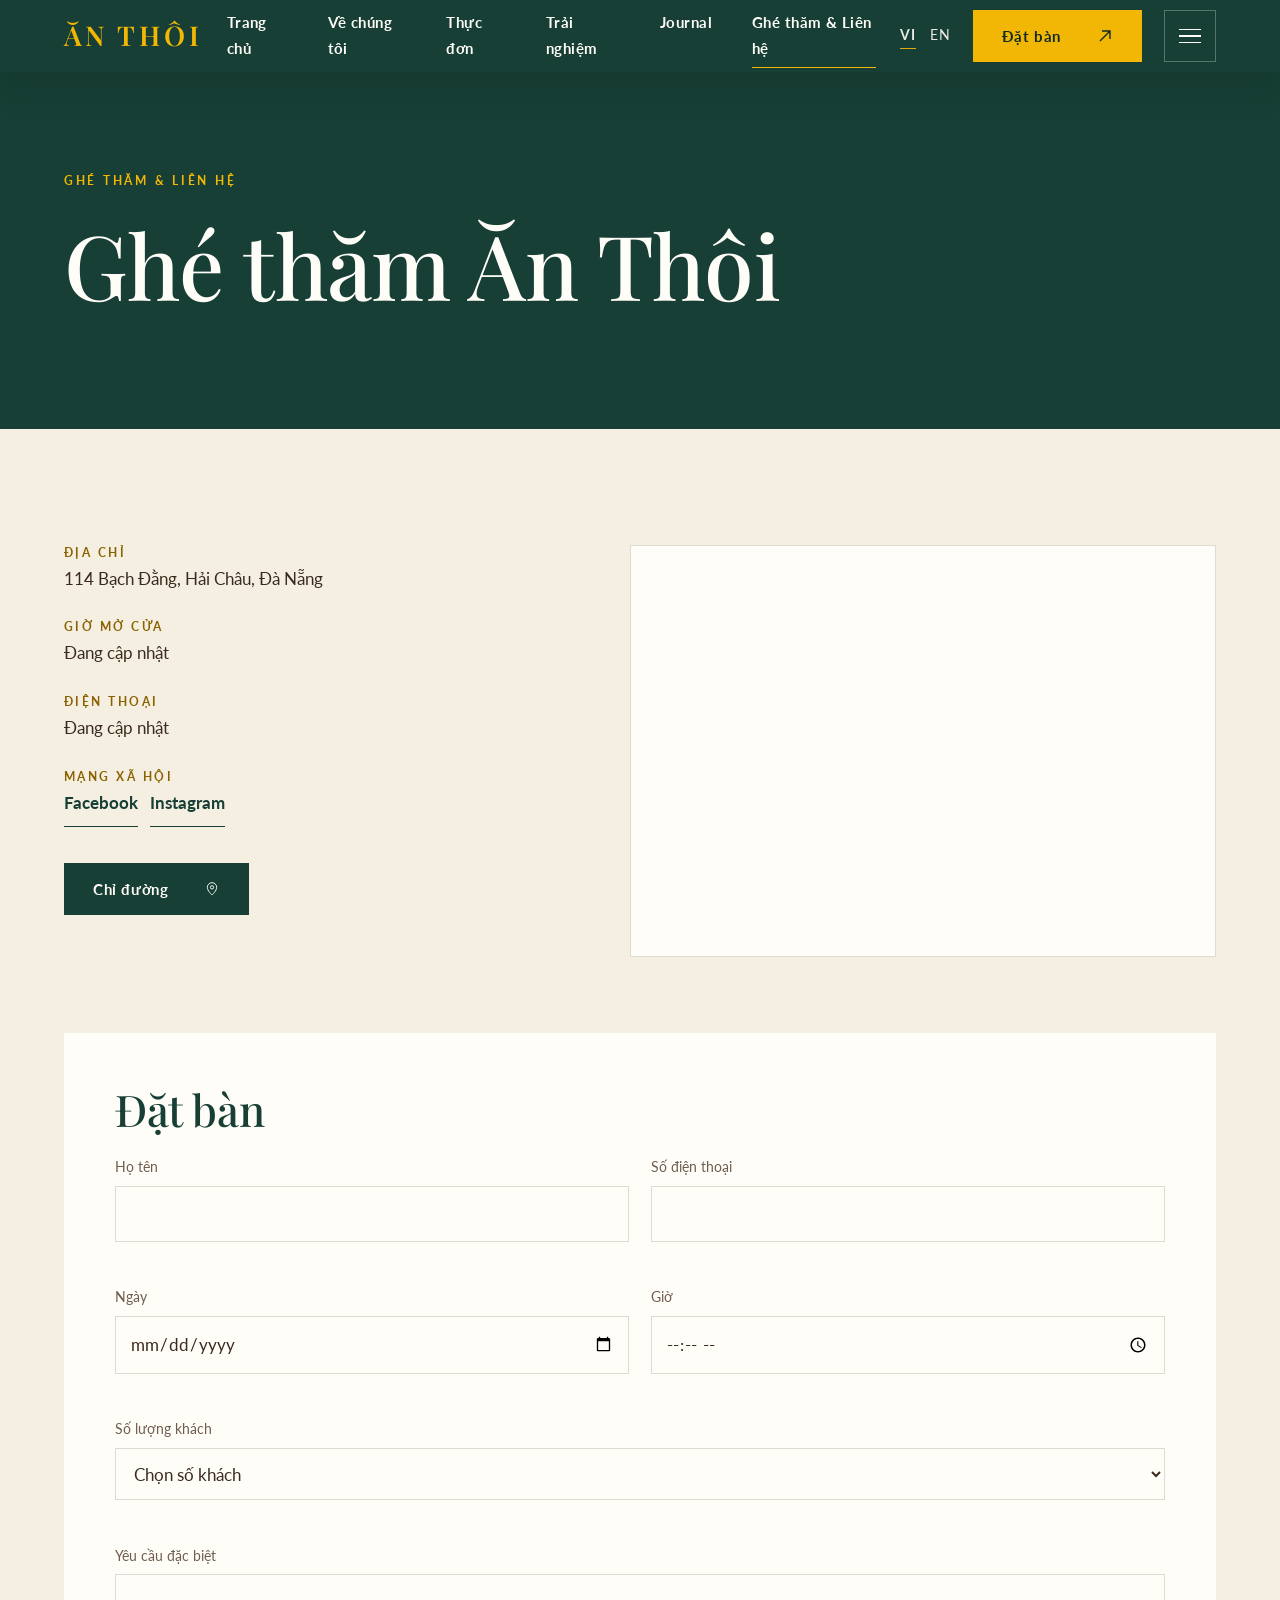
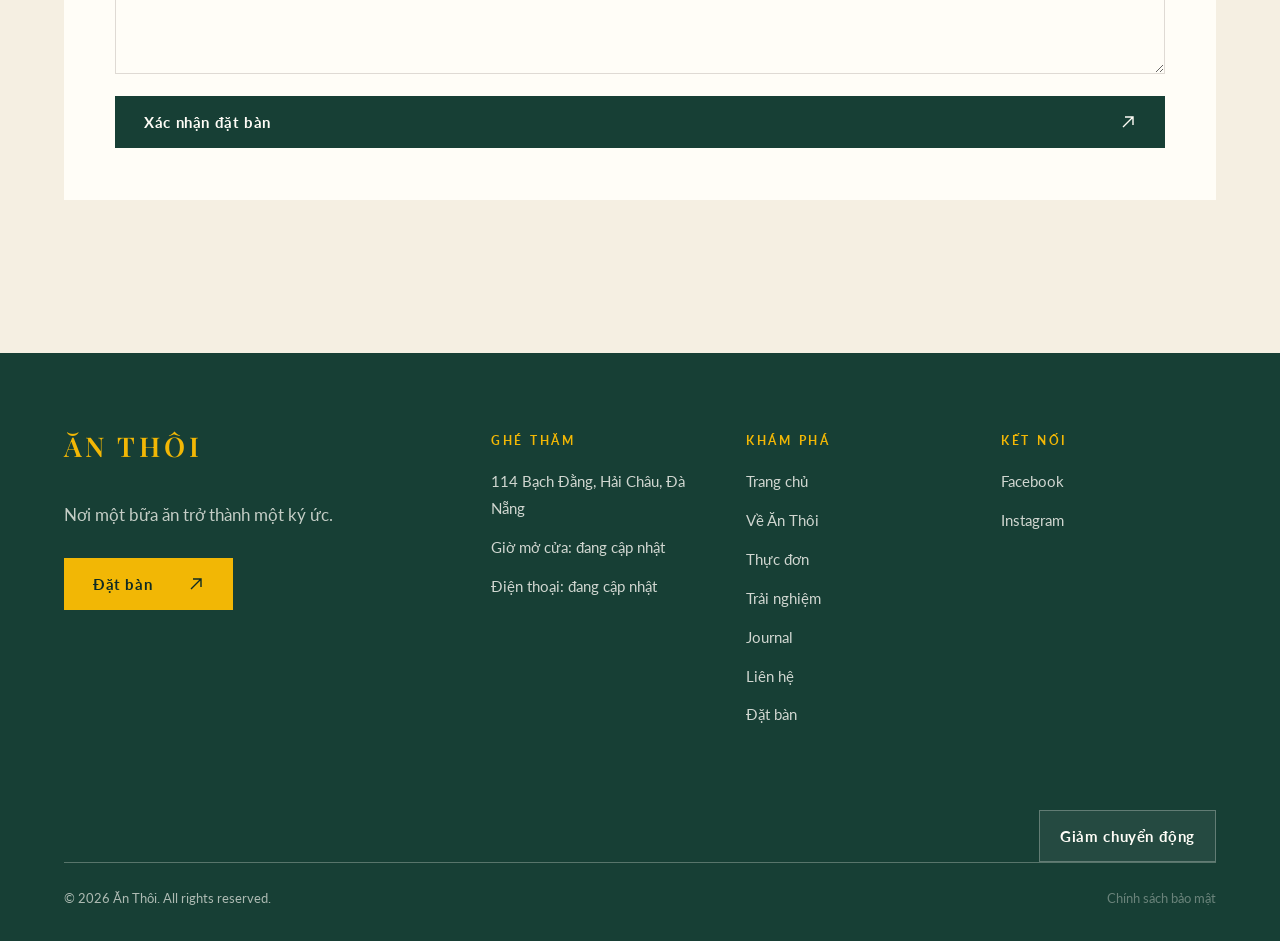
==== commit b3e95e45: "update" ====
--- a/lien-he.html
+++ b/lien-he.html
@@ -14,10 +14,10 @@
   <a class="logo" href="index.html" aria-label="Ăn Thôi - về trang chủ">ĂN THÔI</a>
   <nav class="nav" aria-label="Điều hướng chính">
     <a href="index.html">Trang chủ</a>
-    <a href="index.html#loi-ngo">Lời ngỏ</a>
-    <a href="index.html#mon-an">Món ăn</a>
-    <a href="index.html#trai-nghiem">Trải nghiệm</a>
-    <a href="index.html#cam-ket">Cam kết</a>
+    <a href="ve-chung-toi.html">Về chúng tôi</a>
+    <a href="thuc-don.html">Thực đơn</a>
+    <a href="trai-nghiem.html">Trải nghiệm</a>
+    <a href="journal.html">Journal</a>
     <a href="lien-he.html" aria-current="page">Ghé thăm &amp; Liên hệ</a>
   </nav>
   <div class="header__r">
@@ -32,18 +32,18 @@
     <div class="drawer__top"><a class="logo" href="index.html">ĂN THÔI</a><button class="drawer__close" type="button" aria-label="Đóng menu"><svg viewBox="0 0 20 20" fill="none" stroke="currentColor" stroke-width="1.5" aria-hidden="true"><path d="M4 4l12 12M16 4 4 16"/></svg></button></div>
     <nav class="drawer__nav" aria-label="Menu chính">
       <a href="index.html"><span>Trang chủ</span><svg viewBox="0 0 20 20" fill="none" stroke="currentColor" stroke-width="1.4" aria-hidden="true"><path d="M3 10h14M11 4l6 6-6 6"/></svg></a>
-      <a href="index.html#loi-ngo"><span>Lời ngỏ</span><svg viewBox="0 0 20 20" fill="none" stroke="currentColor" stroke-width="1.4" aria-hidden="true"><path d="M3 10h14M11 4l6 6-6 6"/></svg></a>
-      <a href="index.html#mon-an"><span>Món ăn</span><svg viewBox="0 0 20 20" fill="none" stroke="currentColor" stroke-width="1.4" aria-hidden="true"><path d="M3 10h14M11 4l6 6-6 6"/></svg></a>
-      <a href="index.html#trai-nghiem"><span>Trải nghiệm</span><svg viewBox="0 0 20 20" fill="none" stroke="currentColor" stroke-width="1.4" aria-hidden="true"><path d="M3 10h14M11 4l6 6-6 6"/></svg></a>
-      <a href="index.html#cam-ket"><span>Cam kết</span><svg viewBox="0 0 20 20" fill="none" stroke="currentColor" stroke-width="1.4" aria-hidden="true"><path d="M3 10h14M11 4l6 6-6 6"/></svg></a>
+      <a href="ve-chung-toi.html"><span>Về chúng tôi</span><svg viewBox="0 0 20 20" fill="none" stroke="currentColor" stroke-width="1.4" aria-hidden="true"><path d="M3 10h14M11 4l6 6-6 6"/></svg></a>
+      <a href="thuc-don.html"><span>Thực đơn</span><svg viewBox="0 0 20 20" fill="none" stroke="currentColor" stroke-width="1.4" aria-hidden="true"><path d="M3 10h14M11 4l6 6-6 6"/></svg></a>
+      <a href="trai-nghiem.html"><span>Trải nghiệm</span><svg viewBox="0 0 20 20" fill="none" stroke="currentColor" stroke-width="1.4" aria-hidden="true"><path d="M3 10h14M11 4l6 6-6 6"/></svg></a>
+      <a href="journal.html"><span>Journal</span><svg viewBox="0 0 20 20" fill="none" stroke="currentColor" stroke-width="1.4" aria-hidden="true"><path d="M3 10h14M11 4l6 6-6 6"/></svg></a>
       <a href="lien-he.html"><span>Ghé thăm &amp; Liên hệ</span><svg viewBox="0 0 20 20" fill="none" stroke="currentColor" stroke-width="1.4" aria-hidden="true"><path d="M3 10h14M11 4l6 6-6 6"/></svg></a>
     </nav>
-    <div class="drawer__foot"><a class="btn btn--wide" href="lien-he.html#dat-ban"><span>Đặt bàn ngay</span><svg viewBox="0 0 16 16" fill="none" stroke="currentColor" stroke-width="1.4" aria-hidden="true"><path d="M3 13 13 3M5 3h8v8"/></svg></a></div>
+    <div class="drawer__foot"><a class="btn btn--wide" href="lien-he.html#dat-ban"><span>Đặt bàn</span><svg viewBox="0 0 16 16" fill="none" stroke="currentColor" stroke-width="1.4" aria-hidden="true"><path d="M3 13 13 3M5 3h8v8"/></svg></a></div>
   </aside>
 </div>
 <main>
 <div class="page-top"><div class="wrap"><p class="eyebrow">Ghé thăm &amp; Liên hệ</p><h1>Ghé thăm Ăn Thôi</h1></div></div>
-<div class="wrap contact">
+<section class="wrap info-sec">
   <div class="info reveal">
     <dl>
       <div><dt>Địa chỉ</dt><dd>114 Bạch Đằng, Hải Châu, Đà Nẵng</dd></div>
@@ -51,9 +51,11 @@
       <div><dt>Điện thoại</dt><dd>Đang cập nhật</dd></div>
       <div><dt>Mạng xã hội</dt><dd><a class="link" style="gap:8px" href="https://www.facebook.com/" target="_blank" rel="noopener">Facebook</a> &nbsp; <a class="link" style="gap:8px" href="https://www.instagram.com/" target="_blank" rel="noopener">Instagram</a></dd></div>
     </dl>
-    <a class="btn btn--green" href="https://www.google.com/maps/search/?api=1&query=114+B%E1%BA%A1ch+%C4%90%E1%BA%B1ng+H%E1%BA%A3i+Ch%C3%A2u+%C4%90%C3%A0+N%E1%BA%B5ng" target="_blank" rel="noopener"><span>Chỉ đường</span><svg viewBox="0 0 16 16" fill="none" stroke="currentColor" stroke-width="1.4" aria-hidden="true"><path d="M3 13 13 3M5 3h8v8"/></svg></a>
-    <div class="media zoom"><img alt="Không gian Ăn Thôi" data-asset="contactImage" loading="lazy"></div>
+    <a class="btn btn--green" href="https://www.google.com/maps/search/?api=1&query=114+B%E1%BA%A1ch+%C4%90%E1%BA%B1ng+H%E1%BA%A3i+Ch%C3%A2u+%C4%90%C3%A0+N%E1%BA%B5ng" target="_blank" rel="noopener"><span>Chỉ đường</span><svg viewBox="0 0 24 24" fill="none" stroke="currentColor" stroke-width="1.4" aria-hidden="true"><path d="M12 21s7-6.2 7-11.5A7 7 0 0 0 5 9.5C5 14.8 12 21 12 21Z"/><circle cx="12" cy="9.5" r="2.5"/></svg></a>
   </div>
+  <div class="map reveal"><iframe title="Bản đồ Ăn Thôi - 114 Bạch Đằng, Hải Châu, Đà Nẵng" src="https://www.google.com/maps?q=114%20B%E1%BA%A1ch%20%C4%90%E1%BA%B1ng%2C%20H%E1%BA%A3i%20Ch%C3%A2u%2C%20%C4%90%C3%A0%20N%E1%BA%B5ng&output=embed" loading="lazy" referrerpolicy="no-referrer-when-downgrade" allowfullscreen></iframe></div>
+</section>
+<section class="wrap book">
   <form class="form reveal" id="booking" novalidate>
     <h2 id="dat-ban">Đặt bàn</h2>
     <div class="field"><label for="name">Họ tên</label><input id="name" name="name" autocomplete="name" required><span class="err" role="alert"></span></div>
@@ -65,17 +67,17 @@
     <button class="btn btn--green" type="submit"><span>Xác nhận đặt bàn</span><svg viewBox="0 0 16 16" fill="none" stroke="currentColor" stroke-width="1.4" aria-hidden="true"><path d="M3 13 13 3M5 3h8v8"/></svg></button>
     <p class="form__ok" role="status" hidden>Đã ghi nhận yêu cầu đặt bàn. Nhà hàng sẽ liên hệ để xác nhận.</p>
   </form>
-</div>
+</section>
 </main>
 <footer class="footer"><div class="wrap">
   <div class="footer__grid">
-    <div><a class="logo" href="index.html">ĂN THÔI</a><p class="footer__tag">Nơi một bữa ăn trở thành một ký ức.</p></div>
-    <div><h4>Ghé thăm</h4><ul><li>114 Bạch Đằng</li><li>Hải Châu, Đà Nẵng</li><li>Giờ mở cửa: đang cập nhật</li><li>Điện thoại: đang cập nhật</li></ul></div>
-    <div><h4>Khám phá</h4><ul><li><a href="index.html">Trang chủ</a></li><li><a href="index.html#loi-ngo">Lời ngỏ</a></li><li><a href="index.html#mon-an">Món ăn</a></li><li><a href="index.html#trai-nghiem">Trải nghiệm</a></li><li><a href="index.html#cam-ket">Cam kết</a></li><li><a href="lien-he.html#dat-ban">Đặt bàn</a></li></ul></div>
+    <div><a class="logo" href="index.html">ĂN THÔI</a><p class="footer__tag">Nơi một bữa ăn trở thành một ký ức.</p><a class="btn" href="lien-he.html#dat-ban"><span>Đặt bàn</span><svg viewBox="0 0 16 16" fill="none" stroke="currentColor" stroke-width="1.4" aria-hidden="true"><path d="M3 13 13 3M5 3h8v8"/></svg></a></div>
+    <div><h4>Ghé thăm</h4><ul><li>114 Bạch Đằng, Hải Châu, Đà Nẵng</li><li>Giờ mở cửa: đang cập nhật</li><li>Điện thoại: đang cập nhật</li></ul></div>
+    <div><h4>Khám phá</h4><ul><li><a href="index.html">Trang chủ</a></li><li><a href="ve-chung-toi.html">Về Ăn Thôi</a></li><li><a href="thuc-don.html">Thực đơn</a></li><li><a href="trai-nghiem.html">Trải nghiệm</a></li><li><a href="journal.html">Journal</a></li><li><a href="lien-he.html">Liên hệ</a></li><li><a href="lien-he.html#dat-ban">Đặt bàn</a></li></ul></div>
     <div><h4>Kết nối</h4><ul><li><a href="https://www.facebook.com/" target="_blank" rel="noopener">Facebook</a></li><li><a href="https://www.instagram.com/" target="_blank" rel="noopener">Instagram</a></li></ul></div>
   </div>
   <div class="footer__tools"><button class="btn btn--ghost" id="reduceMotion" type="button" aria-pressed="false"><span>Giảm chuyển động</span></button></div>
-  <div class="footer__bar"><span>© 2026 Ăn Thôi - Vietnamese Cuisine. All rights reserved.</span><span>Ẩm thực Việt tại Đà Nẵng</span></div>
+  <div class="footer__bar"><span>© 2026 Ăn Thôi. All rights reserved.</span><span class="soon" aria-disabled="true">Chính sách bảo mật</span></div>
 </div></footer>
 <script src="js/assets-config.js"></script>
 <script src="js/script.js"></script>
--- a/css/style.css
+++ b/css/style.css
@@ -197,4 +197,94 @@
   .btn--lg{padding:0 28px;width:100%;justify-content:space-between}
   .cta__btns{width:100%}.cta__btns .btn{width:100%;justify-content:space-between}
   .footer__tools{justify-content:stretch}.footer__tools .btn{width:100%}
+}
+
+/* ===== 16. CẬP NHẬT THEO STEP 2 ===== */
+/* Hero: tên ĂN THÔI + slogan nổi bật, địa chỉ ở góc trái, ít chữ */
+.hero{padding-bottom:clamp(110px,17vh,180px)}
+.hero h1{font-size:clamp(3.6rem,12vw,10.5rem);letter-spacing:.06em;line-height:1;margin:0 0 18px}
+.hero__slogan{font:italic 500 clamp(1.4rem,2.8vw,2.4rem)/1.3 var(--f-head);margin-bottom:46px}
+.hero__addr{position:absolute;z-index:3;left:var(--pad);bottom:26px;display:flex;align-items:center;gap:10px;padding-left:18px;font-size:.95rem;color:var(--ivory)}
+.hero__addr svg{width:20px;height:20px;color:var(--gold);flex:none}
+.hero__slogan,.hero__addr{opacity:0;animation:fade 1s .8s forwards}
+/* Lời ngỏ: giữ nguyên văn STEP 2 */
+.intro{padding-bottom:clamp(30px,5vw,70px)}
+.intro__top{grid-template-columns:1fr 1.25fr;align-items:start}
+.intro h2{font-size:clamp(1.9rem,3.8vw,3.4rem);text-transform:uppercase;letter-spacing:.02em;line-height:1.2}
+.intro__text p{color:var(--muted);font-size:1.12rem;margin-bottom:22px}
+.intro__text p.lead{margin-bottom:0;color:var(--green);font:italic 500 clamp(1.4rem,2.2vw,1.9rem)/1.5 var(--f-head)}
+/* Mục chưa làm: hiển thị mờ, không bấm được */
+.soon{cursor:not-allowed}
+.nav .soon{padding:6px 0;font-size:.92rem;font-weight:700;letter-spacing:.03em;opacity:.55}
+.drawer__nav .soon{display:flex;justify-content:space-between;align-items:center;gap:20px;padding:28px 0;border-bottom:1px solid var(--line);font:700 clamp(1.25rem,2vw,1.7rem)/1.2 var(--f-body);color:var(--muted)}
+.drawer__nav .soon small{font:400 .72rem var(--f-body);letter-spacing:.14em;text-transform:uppercase;color:var(--gold-d)}
+.footer .soon{opacity:.55}
+.footer__tag+.btn{margin-top:28px}
+/* Trang Liên hệ: thông tin + bản đồ ở trên, form đặt bàn ngay bên dưới */
+.info-sec{display:grid;grid-template-columns:5fr 6fr;gap:clamp(30px,6vw,110px);align-items:start;padding-block:clamp(70px,9vw,130px) clamp(40px,6vw,80px)}
+.info-sec dl{display:grid;gap:26px;margin-bottom:36px}
+.info-sec dt{font:700 .78rem var(--f-body);letter-spacing:.2em;text-transform:uppercase;color:var(--gold-d);margin-bottom:4px}
+.map{aspect-ratio:16/11;background:var(--ivory);border:1px solid var(--line)}
+.map iframe{width:100%;height:100%;border:0}
+.book{padding-bottom:clamp(80px,12vw,160px)}
+@media(max-width:900px){.intro__top,.info-sec{grid-template-columns:1fr}.hero__addr{bottom:20px}}
+
+/* ===== 17. TRANG CON (Về chúng tôi, Thực đơn, Trải nghiệm, Journal) ===== */
+.sec{padding-block:clamp(70px,10vw,140px)}
+.sec--ivory{background:var(--ivory)}
+.sec__head{display:grid;grid-template-columns:1fr 1fr;gap:clamp(24px,6vw,100px);align-items:end;margin-bottom:clamp(36px,5vw,70px)}
+.sec__head p{color:var(--muted)}
+.split--s{min-height:0;margin-top:0}
+.split--s .media{min-height:clamp(320px,42vw,560px)}
+.cards{display:grid;grid-template-columns:repeat(3,1fr);gap:clamp(18px,2.4vw,36px)}
+.cards--2{grid-template-columns:1fr 1fr}
+.menu-group+.menu-group{margin-top:clamp(50px,7vw,90px)}
+.group-title{font-size:clamp(1.6rem,2.6vw,2.2rem);margin-bottom:24px;padding-bottom:14px;border-bottom:1px solid var(--line)}
+.card2{display:block;background:var(--ivory);border:1px solid var(--line);transition:transform .5s var(--ease),box-shadow .5s var(--ease)}
+.sec--ivory .card2{background:var(--cream)}
+.card2:hover{transform:translateY(-6px);box-shadow:0 18px 40px rgba(23,63,53,.12)}
+.card2 .media{aspect-ratio:4/3}
+.card2__b{padding:24px 26px 30px}
+.card2__row{display:flex;justify-content:space-between;gap:16px;align-items:baseline}
+.card2 h3{font-size:1.45rem;margin-bottom:8px}
+.card2 p{color:var(--muted);font-size:.98rem}
+.card2--text{padding:clamp(26px,3vw,44px)}
+.price{color:var(--gold-d);font-weight:700;white-space:nowrap}
+.card2 .meta{display:flex;justify-content:space-between;gap:12px;font-size:.78rem;font-weight:700;letter-spacing:.14em;text-transform:uppercase;color:var(--gold-d);margin-bottom:10px}
+.card2--post{animation:pop .6s var(--ease)}
+@keyframes pop{from{opacity:0;transform:translateY(14px)}}
+.chips{display:flex;gap:10px;flex-wrap:wrap;margin-bottom:40px}
+.chip{min-height:44px;padding:0 20px;border:1px solid var(--line);background:transparent;color:var(--green);font:700 .9rem var(--f-body);cursor:pointer;transition:background .3s,color .3s,border-color .3s}
+.chip:hover{border-color:var(--green)}
+.chip[aria-pressed=true]{background:var(--green);color:var(--ivory);border-color:var(--green)}
+.rows{display:grid;gap:clamp(40px,6vw,90px)}
+.row{display:grid;grid-template-columns:1.15fr 1fr;gap:clamp(24px,5vw,90px);align-items:center}
+.row--rev{grid-template-columns:1fr 1.15fr}.row--rev .media{order:2}
+.row .media{aspect-ratio:4/3}
+.row__t h3{font-size:clamp(1.8rem,3.2vw,2.8rem);margin-bottom:14px}
+.row__t p{color:var(--muted);margin-bottom:12px}
+.timeline{list-style:none;padding:0;border-left:1px solid var(--line);margin-left:8px}
+.timeline li{display:grid;grid-template-columns:140px 1fr;gap:24px;padding:0 0 40px 32px;position:relative}
+.timeline li::before{content:"";position:absolute;left:-6px;top:10px;width:11px;height:11px;border-radius:50%;background:var(--gold)}
+.timeline b{font:600 1.4rem var(--f-head);color:var(--green)}
+.timeline h3{font-size:1.3rem}
+.quad--flat{margin-top:0}
+.gallery{display:grid;grid-template-columns:repeat(12,1fr);grid-auto-rows:clamp(200px,26vw,400px);gap:16px}
+.gallery .media:nth-child(1){grid-column:span 7}.gallery .media:nth-child(2){grid-column:span 5}
+.gallery .media:nth-child(n+3){grid-column:span 4}
+.feat{display:grid;grid-template-columns:1.3fr 1fr;gap:clamp(24px,5vw,80px);align-items:center}
+.feat .media{aspect-ratio:4/3}
+.feat h2{font-size:clamp(2rem,3.8vw,3.4rem);margin-bottom:18px}
+.feat .link{margin-top:24px}.feat .date{display:block;margin-top:18px;color:var(--muted)}
+.prose{max-width:760px;margin-inline:auto}
+.prose p{font-size:1.12rem;margin-bottom:22px}
+.endcta{background:var(--green);color:var(--ivory);text-align:center;padding-block:clamp(80px,11vw,150px)}
+.endcta .wrap{display:flex;flex-direction:column;align-items:center}
+.endcta .eyebrow{color:var(--gold)}
+.endcta h2{color:var(--ivory);margin-bottom:36px}
+@media(max-width:900px){
+  .sec__head,.feat,.row,.row--rev,.cards,.cards--2{grid-template-columns:1fr}
+  .row--rev .media{order:0}
+  .gallery{grid-auto-rows:clamp(200px,60vw,320px)}.gallery .media{grid-column:1/-1!important}
+  .timeline li{grid-template-columns:1fr;gap:6px}
 }
